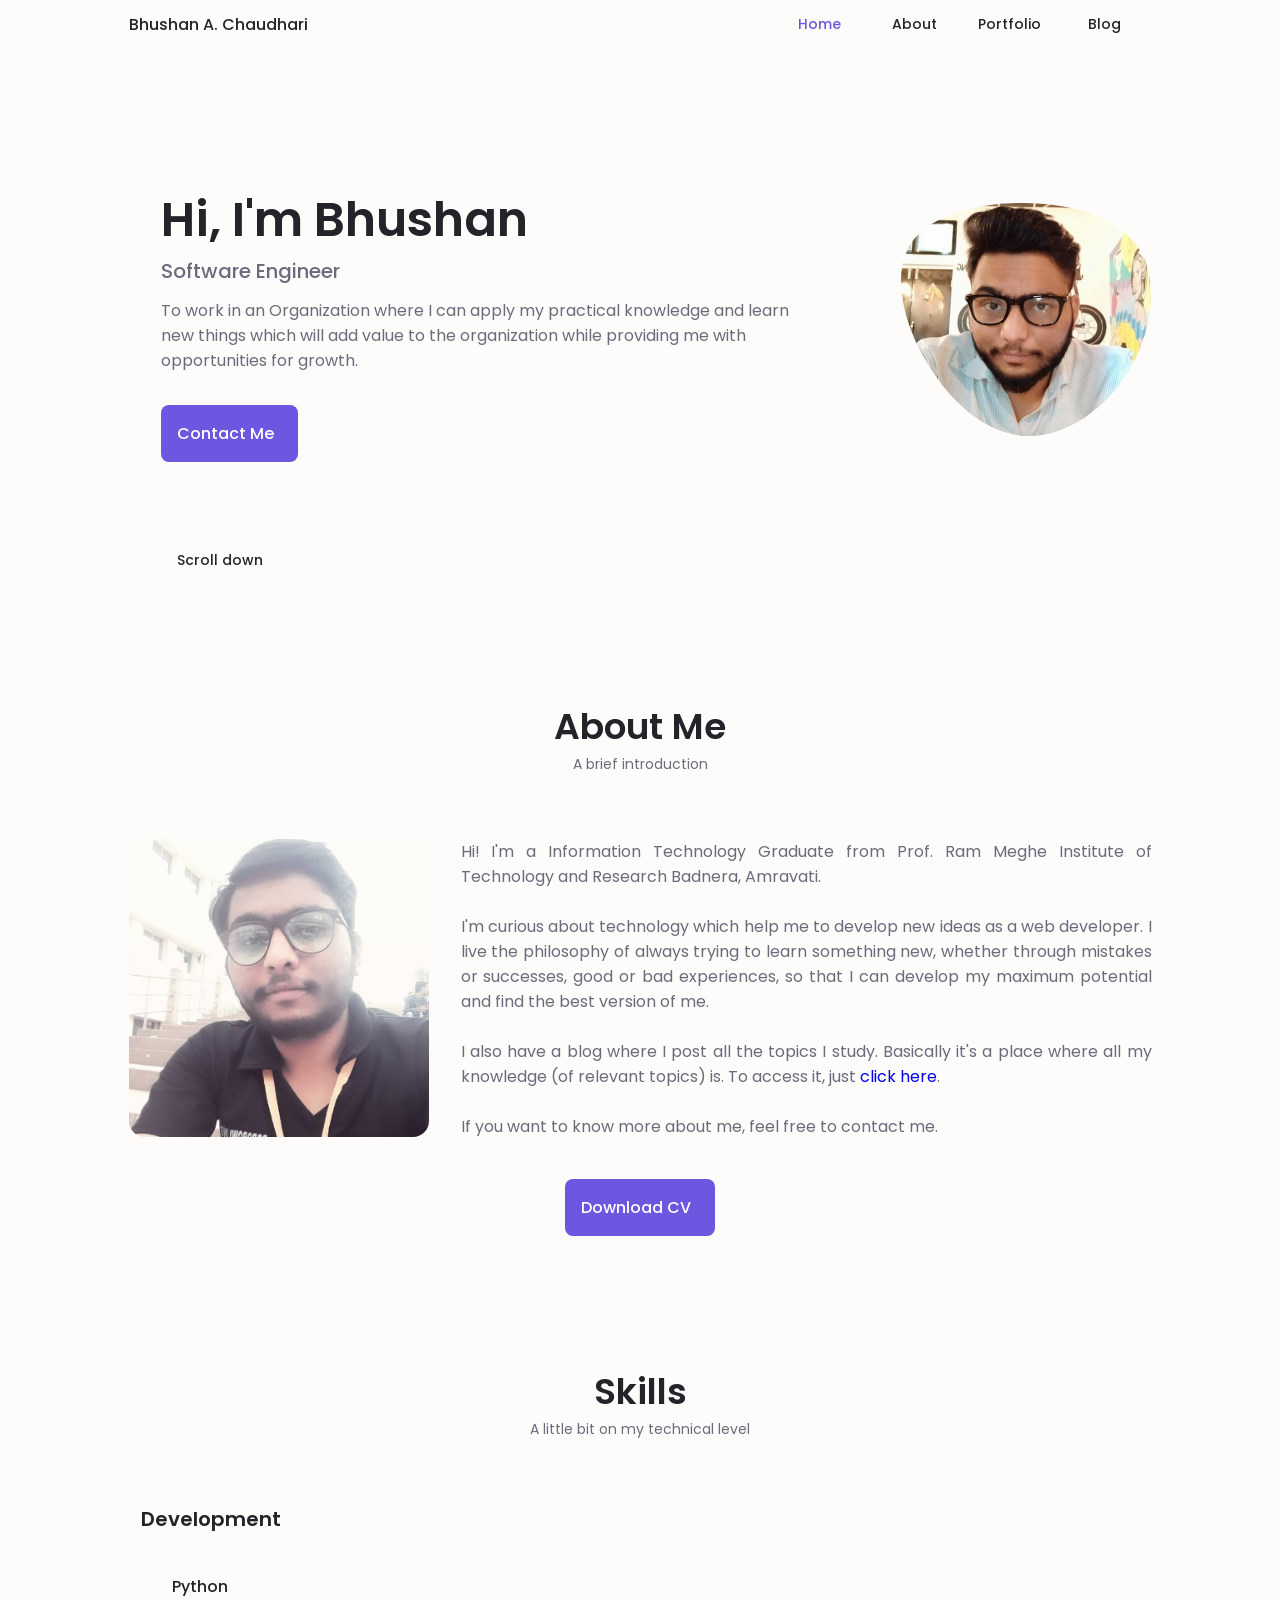
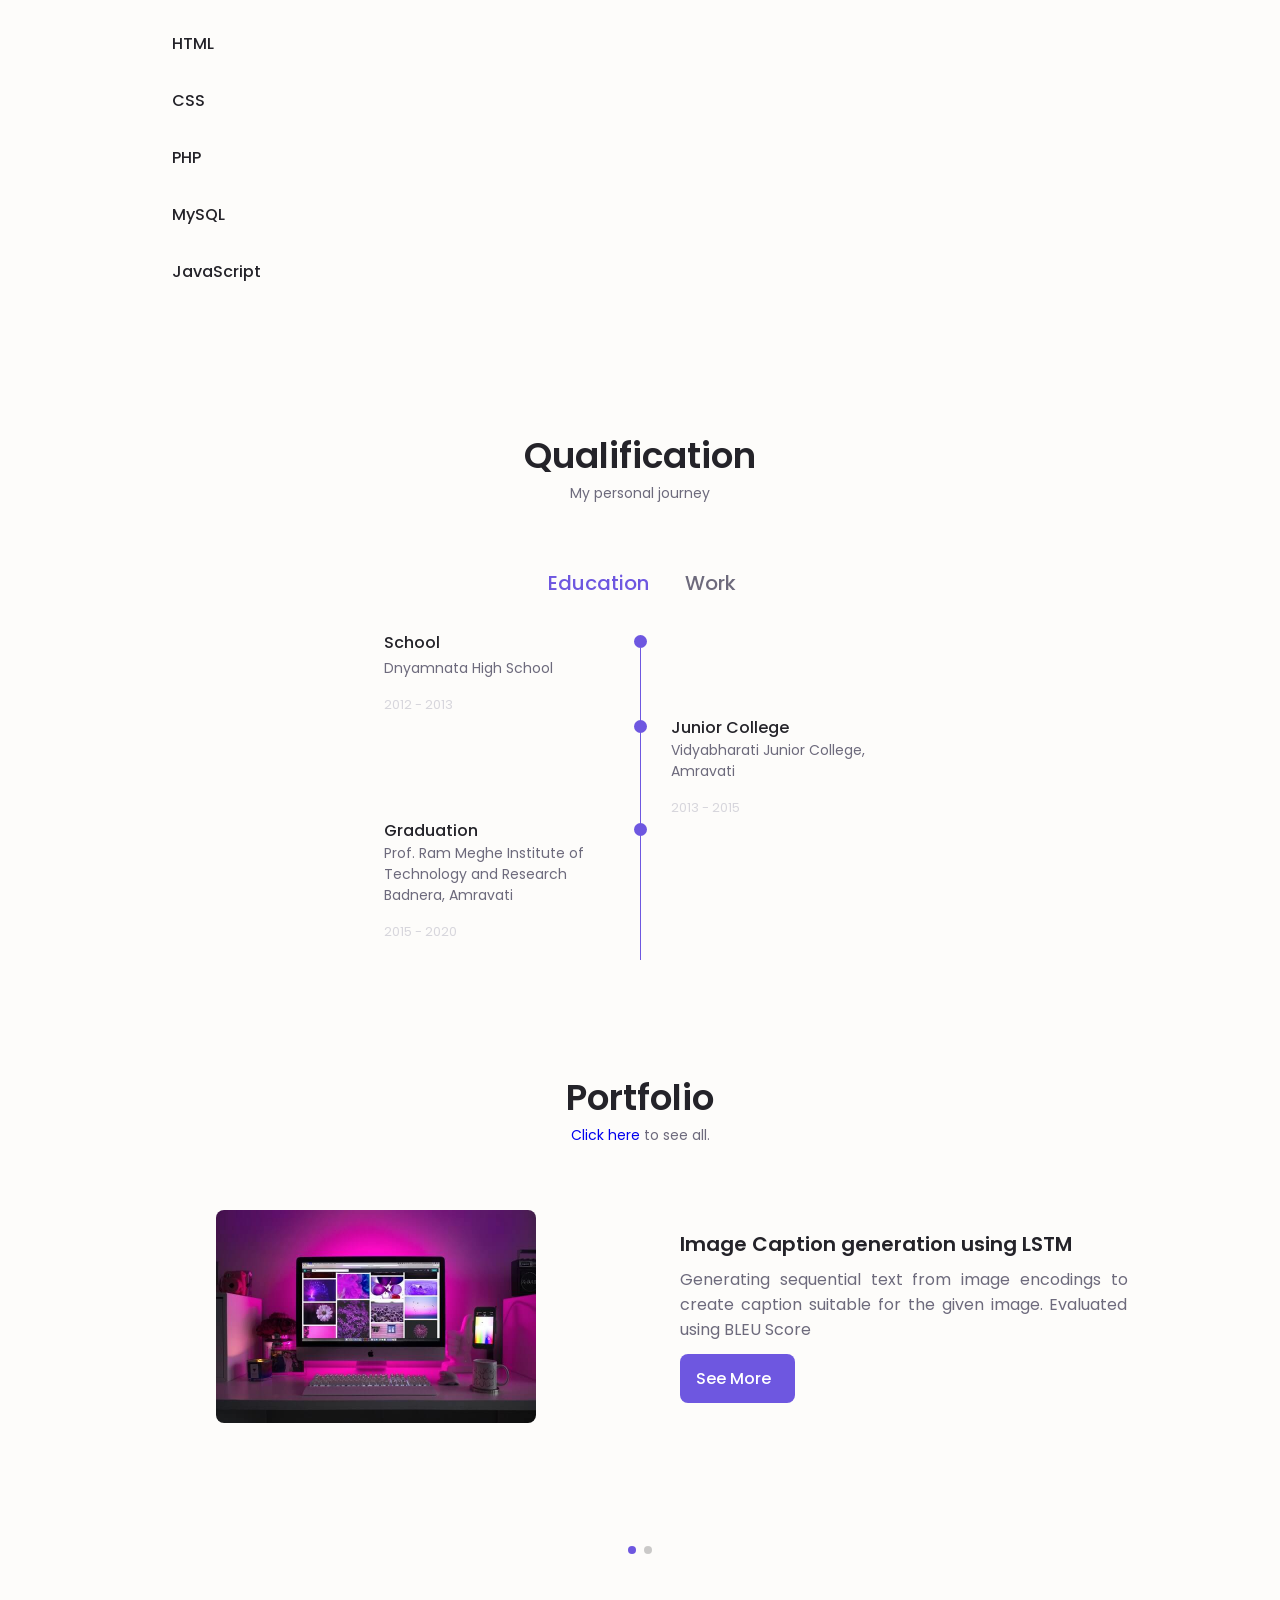
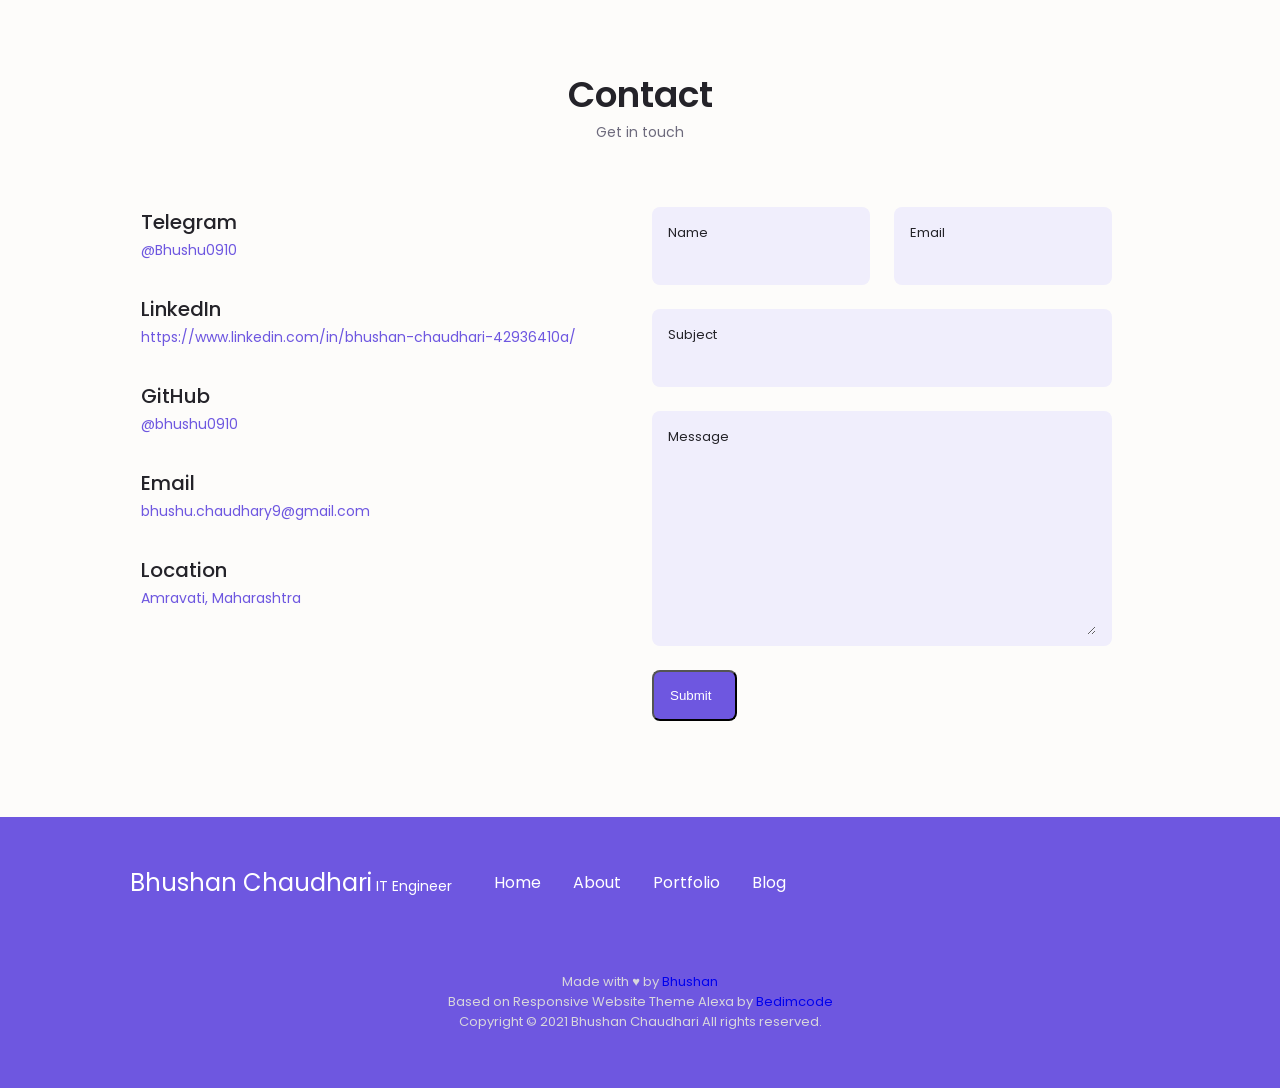
==== index.html @ 77a7b91d "Update index.html" ====
<!DOCTYPE html>
    <html lang="en">
    <head>
        <meta charset="UTF-8">
        <meta name="viewport" content="width=device-width, initial-scale=1.0">

        <!--==================== FAVICON ====================-->
        <!-- <link rel="" href="assets/img/favicon.ico"> -->

        <!--==================== UNICONS ====================-->
        <link rel="stylesheet" href="https://unicons.iconscout.com/release/v4.0.0/css/line.css">

        <!--==================== SWIPER CSS ====================-->
        <link rel="stylesheet" href="assets/css/swiper-bundle.min.css">

        <!--==================== CSS ====================-->
        <link rel="stylesheet" href="assets/css/styles.css">

        <title>Bhushan Chaudhari</title>
    </head>
    <body>
        <!--==================== HEADER ====================-->
        <header class="header" id="header">
            <nav class="nav container">
                <a href="#" class="nav__logo">Bhushan A. Chaudhari</a>
                <div class="nav__menu" id="nav-menu">
                    <ul class="nav__list grid">

                        <li class="nav__item">
                            <a href="#home" class="nav__link active-link">
                                <i class="uil uil-estate nav__icon"></i>Home
                            </a>
                        </li>
                        <li class="nav__item">
                            <a href="#about" class="nav__link">
                                <i class="uil uil-user nav__icon"></i>About
                            </a>
                        </li>
                        <li class="nav__item">
                            <a href="#portfolio" class="nav__link">
                                <i class="uil uil-scenery nav__icon"></i>Portfolio
                            </a>
                        </li>
                        <li class="nav__item">
                            <a href="https://bhushu0910.github.io/blog/" target="_blank" class="nav__link">
                                <i class="uil uil-document-layout-left nav__icon"></i>Blog
                            </a>
                        </li>
                    </ul>
                    <i class="uil uil-times nav__close nav__icon" id="nav-close"></i>
                </div>

                <div class="nav__btns">
                    <i class="uil uil-moon change-theme" id="theme-button"></i>

                    <div class="nav__toggle" id="nav-toggle">
                        <i class="uil uil-apps nav__icon"></i>
                    </div>
                </div>
            </nav>
        </header>

        <!--==================== MAIN ====================-->
        <main class="main">
            <!--==================== HOME ====================-->
            <section class="home section" id="home">
                <div class="home__container container grid">
                    <div class="home__content grid">
                        <div class="home__social">
                            <a href="https://www.linkedin.com/in/bhushan-chaudhari-42936410a/"  target="_blank" class="home__social-icon">
                                <i class="uil uil-linkedin-alt"></i>
                            </a>

                            <a href="https://t.me/Bhushu0910" target="_blank" class="home__social-icon">
                                <i class="uil uil-telegram-alt"></i>
                            </a>

                            <a href="https://github.com/bhushu0910" target="_blank" class="home__social-icon">
                                <i class="uil uil-github-alt"></i>
                            </a>
                        </div>
                        <div class="home__img">
                            <svg class="home__blob" viewBox="0 0 200 187" xmlns="http://www.w3.org/2000/svg" xmlns:xlink="http://www.w3.org/1999/xlink">
                                <mask id="mask0" mask-type="alpha">
                                    <path d="M190.312 36.4879C206.582 62.1187 201.309 102.826 182.328 134.186C163.346 165.547
                                    130.807 187.559 100.226 186.353C69.6454 185.297 41.0228 161.023 21.7403 129.362C2.45775
                                    97.8511 -7.48481 59.1033 6.67581 34.5279C20.9871 10.1032 59.7028 -0.149132 97.9666
                                    0.00163737C136.23 0.303176 174.193 10.857 190.312 36.4879Z"/>
                                </mask>
                                <g mask="url(#mask0)">
                                    <path d="M190.312 36.4879C206.582 62.1187 201.309 102.826 182.328 134.186C163.346
                                    165.547 130.807 187.559 100.226 186.353C69.6454 185.297 41.0228 161.023 21.7403
                                    129.362C2.45775 97.8511 -7.48481 59.1033 6.67581 34.5279C20.9871 10.1032 59.7028
                                    -0.149132 97.9666 0.00163737C136.23 0.303176 174.193 10.857 190.312 36.4879Z"/>

                                    <image class="home__blob-img" x='-6' y='0' style="transform: scale(1.3);" xlink:href="assets/img/bhushan.jpg"/>
                                </g>
                            </svg>
                        </div>

                        <div class="home__data">
                            <h1 class="home__title">Hi, I'm Bhushan</h1>
                            <h3 class="home__subtitle">Software Engineer</h3>
                            <p class="home__description">
                                To work in an Organization where I can apply my practical knowledge and learn new things which will
                                add value to the organization while providing me with opportunities for growth.
                                
                            </p>
                            <a href="#contact" class="button button--flex">
                                Contact Me <i class="uil uil-message button__icon"></i>
                            </a>
                        </div>
                    </div>

                    <div class="home__scroll">
                        <a href="#about" class="home__scroll-button button--flex">
                            <i class="uil uil-mouse-alt home__scroll-mouse"></i>
                            <span class="home__scroll-name">Scroll down</span>
                            <i class="uil uil-arrow-down home__scroll-arrow "></i>
                        </a>
                    </div>
                </div>
            </section>

            <!--==================== ABOUT ====================-->
            <section class="about section" id="about">
                <h2 class="section__title">About Me</h2>
                <span class="section__subtitle">A brief introduction</span>

                <div class="about__container container">
                    <img src="assets/img/about.jpeg" alt="" class="about__img">

                    <div class="about__data">
                        <p class="about__description">
                            Hi! I'm a Information Technology Graduate from Prof. Ram Meghe Institute of Technology and Research Badnera, Amravati. 
                            <br /><br />
                            I'm curious about technology which help me to develop new ideas as a web developer.
                            I live the philosophy of always trying to learn something new, whether through mistakes or successes, good or bad experiences, so that I can develop my maximum potential and find the best version of me.
                            <br /><br />
                            I also have a blog where I post all the topics I study. Basically it's a place where all my knowledge (of relevant topics) is.
                            To access it, just <a target="_blank" href="https://bhushu0910.github.io/blog/">click here</a>.
                            <br /><br />
                            If you want to know more about me, feel free to contact me.
                        </p>
                        
                        <!--
                        <div class="about__info">
                            <div>
                                <span class="about__info-title">08+</span>
                                <span class="about__info-name">Years <br> experience</span>
                            </div>

                            <div>
                                <span class="about__info-title">20+</span>
                                <span class="about__info-name">Completed <br> project</span>
                            </div>

                            <div>
                                <span class="about__info-title">05+</span>
                                <span class="about__info-name">Companies <br> worked</span>
                            </div>
                        </div>
                        -->

                        <div class="about__buttons">
                            <a download="" href="assets/pdf/Resume-Bhushan.pdf" target="_blank" class="button button--flex">
                                Download CV<i class="uil uil-download-alt button__icon"></i>
                            </a>
                        </div>
                    </div>
                </div>
            </section>

            

            <!--==================== SERVICES ====================
            <br /><br />
            <section class="services section" id="services">
                <h2 class="section__title">What I Like To Do and Learn</h2>
                <span class="section__subtitle">Work & Hobbies</span>

                <div class="services__container container grid">
                     <div class="services__content">
                         <div>
                             <i class="uil uil-web-grid services__icon"></i>
                             <h3 class="services__title">Data Science & Machine Learning</h3>
                         </div>

                         <span class="button button--flex button--small button--link services__button">
                             View More
                             <i class="uil uil-arrow-right button__icon"></i>
                         </span>

                         <div class="services__modal">
                             <div class="services__modal-content">
                                 <h4 class="services__modal-title">Data Science & Machine Learning</h4>
                                 <i class="uil uil-times services__modal-close"></i>
                                 <ul class="services__modal-services grid">
                                    <li class="services__modal-service">
                                        <i class="uil uil-check-circle services__modal-icon"></i>
                                        <p>Do exploratory data analysis</p>
                                    </li>

                                    <li class="services__modal-service">
                                        <i class="uil uil-check-circle services__modal-icon"></i>
                                        <p>Design and develop prediction systems for tabular data</p>
                                    </li>

                                    <li class="services__modal-service">
                                        <i class="uil uil-check-circle services__modal-icon"></i>
                                        <p>Learn and develop computer vision systems for any kind of task</p>
                                    </li>

                                    <li class="services__modal-service">
                                        <i class="uil uil-check-circle services__modal-icon"></i>
                                        <p>Learn and develop natural language processing systems for any kind of task</p>
                                    </li>

                                    <li class="services__modal-service">
                                        <i class="uil uil-check-circle services__modal-icon"></i>
                                        <p>Break machine learning models using adversarial attack and data poison</p>
                                    </li>
                                 </ul>
                             </div>
                         </div>
                     </div>

                      <div class="services__content">
                        <div>
                            <i class="uil uil-arrow services__icon"></i>
                            <h3 class="services__title">Machine Learning Engineering & MLOps</h3>
                        </div>

                        <span class="button button--flex button--small button--link services__button">
                            View More
                            <i class="uil uil-arrow-right button__icon"></i>
                        </span>

                        <div class="services__modal">
                            <div class="services__modal-content">
                                <h4 class="services__modal-title">MLOps</h4>
                                <i class="uil uil-times services__modal-close"></i>

                                <ul class="services__modal-services grid">
                                   <li class="services__modal-service">
                                       <i class="uil uil-check-circle services__modal-icon"></i>
                                       <p>Design and develop fully automated ML pipelines</p>
                                   </li>

                                   <li class="services__modal-service">
                                       <i class="uil uil-check-circle services__modal-icon"></i>
                                       <p>Investigate and evaluate MLOps tools</p>
                                   </li>
                                   <li class="services__modal-service">
                                       <i class="uil uil-check-circle services__modal-icon"></i>
                                       <p>Learn about MLOps practices such as experiment tracking, automation and versioning.</p>
                                   </li>

                                   <li class="services__modal-service">
                                        <i class="uil uil-check-circle services__modal-icon"></i>
                                        <p>Model deployment on-prem or cloud</p>
                                   </li>

                                   <li class="services__modal-service">
                                        <i class="uil uil-check-circle services__modal-icon"></i>
                                        <p>Design and develop personal MLOps tools for learning</p>
                                   </li>

                                </ul>
                            </div>
                        </div>
                    </div>

                     <div class="services__content">
                        <div>
                            <i class="uil uil-pen services__icon"></i>
                            <h3 class="services__title">Data Engineering</h3>
                        </div>

                        <span class="button button--flex button--small button--link services__button">
                            View More
                            <i class="uil uil-arrow-right button__icon"></i>
                        </span>

                        <div class="services__modal">
                            <div class="services__modal-content">
                                <h4 class="services__modal-title">Ui/Ux <br> Designer</h4>
                                <i class="uil uil-times services__modal-close"></i>

                                <ul class="services__modal-services grid">
                                   <li class="services__modal-service">
                                       <i class="uil uil-check-circle services__modal-icon"></i>
                                       <p>I develop the user interface</p>
                                   </li>

                                   <li class="services__modal-service">
                                       <i class="uil uil-check-circle services__modal-icon"></i>
                                       <p>I develop the user interface</p>
                                   </li>

                                   <li class="services__modal-service">
                                       <i class="uil uil-check-circle services__modal-icon"></i>
                                       <p>I develop the user interface</p>
                                   </li>

                                   <li class="services__modal-service">
                                       <i class="uil uil-check-circle services__modal-icon"></i>
                                       <p>I develop the user interface</p>
                                   </li>
                                </ul>
                            </div>
                        </div>
                    </div>
                </div>

            </section>
            -->
            <!--==================== SKILLS ======================-->
            <section class="skills section" id="skills">
                <h2 class="section__title">Skills</h2>
                <span class="section__subtitle">A little bit on my technical level</span>

                <div class="skills__container container grid" >
                    <div>
                        <div class="skills__content skills__open">
                            <div class="skills__header">
                                <i class="uil uil-brackets-curly skills__icon"></i>

                                <div>
                                    <h1 class="skills__title">Development</h1>
                                    <span class="skills__subtitle"></span>
                                </div>

                                <i class="uil uil-angle-down skills__arrow"></i>
                            </div>

                           <div class="skills__list grid">
                               <div class="skills__data">
                                   <div class="skills__titles">
                                       <h3 class="skills__name">Python</h3>
                                       
                                   </div>

                               </div>

                               <div class="skills__data">
                                <div class="skills__titles">
                                    <h3 class="skills__name">HTML</h3>
                                    
                                </div>

                            </div>
                            
                            <div class="skills__data">
                                <div class="skills__titles">
                                    <h3 class="skills__name">CSS</h3>
                                    
                                </div>

                            </div>
                            
                            <div class="skills__data">
                                <div class="skills__titles">
                                    <h3 class="skills__name">PHP</h3>
                                    
                                </div>

                            </div>

                            <div class="skills__data">
                                <div class="skills__titles">
                                    <h3 class="skills__name">MySQL</h3>
                                    
                                </div>

                            </div>


                            <div class="skills__data">
                                <div class="skills__titles">
                                    <h3 class="skills__name">JavaScript</h3>
                                    
                                </div>

                            </div>

                           </div>
                        </div>
<!---
                        <div class="skills__content skills__close" >
                            <div class="skills__header">
                                <i class="uil uil-server-network skills__icon"></i>

                                <div>
                                    <h1 class="skills__title">Frameworks & APIs</h1>
                                    <span class="skills__subtitle"></span>
                                </div>

                                <i class="uil uil-angle-down skills__arrow"></i>
                            </div>

                            <div class="skills__list grid">
                                <div class="skills__data">
                                    <div class="skills__titles">
                                        <h3 class="skills__name">NumPy</h3>
    
                                    </div>

                                </div>

                                <div class="skills__data">
                                    <div class="skills__titles">
                                        <h3 class="skills__name">Pandas</h3>
                                        
                                    </div>

                                </div>

                                <div class="skills__data">
                                    <div class="skills__titles">
                                        <h3 class="skills__name">scikit-learn</h3>
                                        
                                    </div>

                                </div>

                                <div class="skills__data">
                                    <div class="skills__titles">
                                        <h3 class="skills__name">TensorFlow</h3>
                                        
                                    </div>

                                </div>

                                <div class="skills__data">
                                    <div class="skills__titles">
                                        <h3 class="skills__name">Apache Airflow</h3>
                                        
                                    </div>

                                </div>

                                <div class="skills__data">
                                    <div class="skills__titles">
                                        <h3 class="skills__name">Matplotlib</h3>
                                        
                                    </div>

                                </div>

                                <div class="skills__data">
                                    <div class="skills__titles">
                                        <h3 class="skills__name">Apache Spark</h3>
                                        
                                    </div>
                                    
                                </div>
                            </div>
                        </div>
                    </div>
                </div>
            </section>

-->
            <!--==================== QUALIFICATION ====================-->
            <section class="qualification section">
                <h2 class="section__title">Qualification</h2>
                <span class="section__subtitle">My personal journey</span>

                <div class="qualification__container container">
                    <div class="qualification__tabs">
                        <div class="qualification__button button--flex qualification__active" data-target="#education">
                            <i class="uil uil-graduation-cap qualification__icon"></i>
                            Education
                        </div>

                        <div class="qualification__button button--flex" data-target="#work">
                            <i class="uil uil-briefcase-alt qualification__icon"></i>
                            Work
                        </div>
                    </div>

                    <div class="qualification__sections">
                        <!--==================== QUALIFICATION CONTENT 1 ====================-->
                        <div class="qualification__content qualification__active" data-content id="education">
                            <!--==================== QUALIFICATION 1 ====================-->
                            <div class="qualification__data">
                                <div>
                                    <h3 class="qualification__title">School</h3>
                                    <span class="qualification__subtitle">Dnyamnata High School</span>
                                    <div class="qualification__calendar">
                                       <i class="uil uil-calendar-alt"></i>
                                       2012 - 2013
                                    </div>
                                </div>

                                <div>
                                    <span class="qualification__rounder"></span>
                                    <span class="qualification__line"></span>
                                </div>
                            </div>

                            
                            
                           <!--==================== QUALIFICATION 2 ====================-->
                           <div class="qualification__data">
                            <div>

                            </div>

                            <div>
                                <span class="qualification__rounder"></span>
                                <span class="qualification__line"></span>
                            </div>

                            <div>
                                <h3 class="qualification__title">Junior College</h3>
                                <span class="qualification__subtitle">Vidyabharati Junior College, Amravati</span>
                                <div class="qualification__calendar">
                                   <i class="uil uil-calendar-alt"></i>
                                   2013 - 2015
                                </div>
                            </div>
                        </div>
                           
                            <!--==================== QUALIFICATION 3 ====================-->
                            <div class="qualification__data">
                                <div>
                                    <h3 class="qualification__title">Graduation</h3>
                                    <span class="qualification__subtitle">Prof. Ram Meghe Institute of Technology and Research Badnera, Amravati</span>
                                    <div class="qualification__calendar">
                                       <i class="uil uil-calendar-alt"></i>
                                       2015 - 2020
                                    </div>
                                </div>

                                <div>
                                    <span class="qualification__rounder"></span>
                                    <span class="qualification__line"></span>
                                </div>
                            </div>

                            



                        </div>

                         <!--==================== QUALIFICATION CONTENT 2 ====================-->
                         <div class="qualification__content" data-content id="work">
                            <!--==================== QUALIFICATION 1 ====================-->
                            <div class="qualification__data">
                                <div>
                                    <h3 class="qualification__title">Intern</h3>
                                    <span class="qualification__subtitle">IIT Kanpur</span>
                                    <div class="qualification__calendar">
                                       <i class="uil uil-calendar-alt"></i>
                                       March 2020 - Jun 2020 
                                    </div>
                                </div>

                                <div>
                                    <span class="qualification__rounder"></span>
                                    <span class="qualification__line"></span>
                                </div>
                            </div>



                        </div>
                    </div>
                </div>
            </section>
            

        <!--==================== PORTFOLIO ====================-->
            <section class="portfolio section" id="portfolio">
                <h2 class="section__title">Portfolio</h2>
                <span class="section__subtitle"><a href="#">Click here</a> to see all.</span>

                <div class="portfolio__container container swiper-container">
                    <div class="swiper-wrapper">

                        <!--==================== PORTFOLIO 2 ====================-->
                        <div class="portfolio__content grid swiper-slide">
                            <img src="assets/img/portfolio1.jpg" alt="" class="portfolio__img">

                            <div class="portfolio__data">
                               <h3 class="portfolio__title">Image Caption generation using LSTM</h3>
                                <p class="portfolio__description">Generating sequential text from image encodings to create caption suitable for the given image. Evaluated using BLEU Score</p>
                                <a href="https://www.kaggle.com/abhishekgawande/image-caption-eda" target="_blank" class="button button--flex button--small portfolio__button">
                                    See More
                                    <i class="uil uil-arrow-right button__icon"></i>
                                </a>
                            </div>
                        </div>

                        <!--==================== PORTFOLIO 2 ====================-->
                        <div class="portfolio__content grid swiper-slide">
                            <img src="assets/img/portfolio2.jpg" alt="" class="portfolio__img">

                            <div class="portfolio__data">
                               <h3 class="portfolio__title">Movie Recommendation System Using Collaborative Filtering</h3>
                                <p class="portfolio__description">Created a web application using Python, Flask, and SQL to store user data information. We then derive
                                    recommendations using Collaborative Filtering. Various libraries like Jupyter, Pandas, matplotlib, and
                                    Seaborn were used and the Kaggle dataset to download movie data.</p>
                                <a href="https://github.com/imdshubham/ML-PROJECTS/blob/master/Movie%20Recommender%20Systems.ipynb" target="_blank" class="button button--flex button--small portfolio__button">
                                    See More
                                    <i class="uil uil-arrow-right button__icon"></i>
                                </a>
                            </div>
                        </div>
                    </div>

                    <!-- Add Arrows -->
                    <div class="swiper-button-next">
                        <i class="uil uil-angle-right-b swiper-portfolio-icon"></i>
                    </div>
                    <div class="swiper-button-prev">
                        <i class="uil uil-angle-left-b swiper-portfolio-icon"></i>
                    </div>

                    <!-- Add Pagination -->
                    <div class="swiper-pagination"></div>
                </div>
            </section>
            <br /><br />

            <!--==================== CONTACT ME ====================-->
            <section class="contact section" id="contact">
                <h2 class="section__title">Contact</h2>
                <span class="section__subtitle">Get in touch</span>

                <div class="contact__container container grid">
                    <div>
                        <div class="contact__information">
                            <a href="https://t.me/Bhushu0910 target="_blank"><i class="uil uil-telegram contact__icon"></i></a>
                            <div>
                               <h3 class="contact__title">Telegram</h3>
                               <a href="https://t.me/Bhushu0910" target="_blank"><span class="contact__subtitle">@Bhushu0910</span></a>
                            </div>
                        </div>

                        <div class="contact__information">
                            <a href="https://www.linkedin.com/in/bhushan-chaudhari-42936410a/" target="_blank"><i class="uil uil-linkedin contact__icon"></i></a>
                            <div>
                               <h3 class="contact__title">LinkedIn</h3>
                               <a href="https://www.linkedin.com/in/bhushan-chaudhari-42936410a/" target="_blank"><span class="contact__subtitle">https://www.linkedin.com/in/bhushan-chaudhari-42936410a/</span></a>
                            </div>
                        </div>

                        <div class="contact__information">
                            <a href="https://github/Abhishek-Gawande/" target="_blank"><i class="uil uil-github contact__icon"></i></a>
                            <div>
                               <h3 class="contact__title">GitHub</h3>
                               <a href="https://github.com/bhushu0910" target="_blank"><span class="contact__subtitle">@bhushu0910</span></a>
                            </div>
                        </div>

                        <div class="contact__information">
                            <a href="mailto:bhushu.chaudhary9@gmail.com"><i class="uil uil-envelope-alt contact__icon"></i></a>
                            <div>
                               <h3 class="contact__title">Email</h3>
                               <a href="mailto:bhushu.chaudhary9@gmail.com"><span class="contact__subtitle">bhushu.chaudhary9@gmail.com</span></a>

                            </div>
                        </div>

                        <div class="contact__information">
                            <i class="uil uil-map-marker contact__icon"></i>
                            <div>
                               <h3 class="contact__title">Location</h3>
                               <span class="contact__subtitle">Amravati, Maharashtra</span>
                            </div>
                        </div>
                    </div>

                    <form action="https://formspree.io/f/mwkaagej" method="POST" class="contact__form grid">
                        <div class="contact__inputs grid">
                            <div class="contact__content">
                                <label for=""  class="contact__label">Name</label>
                                <input type="text" name="name" class="contact__input">
                            </div>

                            <div class="contact__content">
                                <label for="" class="contact__label">Email</label>
                                <input type="email" name="email" class="contact__input">
                            </div>
                        </div>
                        <div class="contact__content">
                            <label for="" class="contact__label">Subject</label>
                            <input type="text" name="Subject" class="contact__input">
                        </div>
                        <div class="contact__content">
                            <label for="" class="contact__label">Message</label>
                            <textarea name="Message" id="" cols="0" rows="7" class="contact__input"> </textarea>
                        </div>

                        <div>
                        <button class="button button--flex" type="submit">Submit <i class="uil uil-message button__icon"></i></button>
                        </div>
                    </form>
                </div>
            </section>
        </main>

        <!--==================== FOOTER ====================-->
        <footer class="footer">
            <div class="footer__bg">
                <div class="footer__container container grid">
                    <div>
                        <span class="footer__title">Bhushan     Chaudhari</span>
                        <span class="footer__subtitle">IT Engineer</span>
                    </div>

                    <ul class="footer__links">
                        <li>
                            <a href="#home" class="footer__link">Home</a>
                        </li>
                        <li>
                            <a href="#about" class="footer__link">About</a>
                        </li>
                        <li>
                            <a href="#portfolio" class="footer__link">Portfolio</a>
                        </li>
                        <li>
                            <a href="https://bhushu0910.github.io/blog/" target="_blank" class="footer__link">Blog</a>
                        </li>
                    </ul>

                    <div class="footer__socials">
                        <a href="https://www.linkedin.com/in/bhushan-chaudhari-42936410a/" target="_blank" class="footer__social">
                            <i class="uil uil-linkedin"></i>
                        </a>
                        
                        <a href="https://github.com/bhushu0910" target="_blank" class="footer__social">
                            <i class="uil uil-github"></i>
                        </a>
                    </div>

                </div>
                <p class="footer__copy">
                    Made with <span >&hearts;</span> by
                    <a href="https://www.linkedin.com/in/bhushan-chaudhari-42936410a/" target="_blank">Bhushan</a>
                    <br>
                    Based on <a >Responsive Website Theme Alexa</a> by <a href=" https://github.com/bedimcode" target="_blank">Bedimcode</a>
                    <br>
                    Copyright &#169; 2021 Bhushan Chaudhari All rights reserved.
                </p>
            </div>
        </footer>

        <!--==================== SCROLL TOP ====================-->
        <a href="#" class="scrollup" id="scroll-up">
            <i class="uil uil-arrow-up scrollup__icon"></i>
        </a>

        <!--==================== SWIPER JS ====================-->
        <script src="assets/js/swiper-bundle.min.js"></script>

        <!--==================== MAIN JS ====================-->
        <script src="assets/js/main.js"></script>
    </body>
</html>
---- assets/css/styles.css ----
/*==================== GOOGLE FONTS ====================*/
@import url('https://fonts.googleapis.com/css2?family=Poppins:wght@400;500;600&display=swap');

/*==================== VARIABLES CSS ====================*/
:root {
    --header-height: 1.5rem;

    /*========== Colors ==========*/
    /* Change favorite color */
    --hue-color: 250; /*Brown 390 Purple 250 - Green 142 - Blue 230 - Pink 340* /

    /* HSL color mode */
    --first-color: hsl(var(--hue-color), 69%, 61%);
    --first-color-second: hsl(var(--hue-color), 69%, 61%);
    --first-color-alt: hsl(var(--hue-color), 57%, 53%);
    --first-color-lighter: hsl(var(--hue-color), 92%, 85%);
    --title-color: hsl(var(--hue-color), 8%, 15%);
    --text-color: hsl(var(--hue-color), 8%, 45%);
    --text-color-light: hsl(var(--hue-color), 8%, 85%);
    --input-color: hsl(var(--hue-color), 70%, 96%);
    /*--body-color: hsl(var(--hue-color), 60%, 99%);*/
    --body-color: #fdfcfa;
    --container-color: #fdfcfa;
    --scroll-bar-color: hsl(var(--hue-color), 12%, 90%);
    --scroll-thumb-color: hsl(var(--hue-color), 12%, 80%);


    /*========== Font and typography ==========*/
    --body-font: 'Poppins', sans-serif;;

    /* .5rem = 8px, 1rem = 16px, 1.5rem = 24px ... */
    --big-font-size: 2rem;
    --h1-font-size: 1.5rem;
    --h2-font-size: 1.25rem;
    --h3-font-size: 1.125rem;
    --normal-font-size: .938rem;
    --small-font-size: .813rem;
    --smaller-font-size: .75rem;

    /*========== Font weight ==========*/
    --font-medium: 500;
    --font-semi-bold: 600;

    /*========== Margenes Bottom ==========*/
    /* .25rem = 4px, .5rem = 8px, .75rem = 12px ... */
    --mb-0-25: .25rem;
    --mb-0-5: .5rem;
    --mb-0-75: .75rem;
    --mb-1: 1rem;
    --mb-1-5: 1.5rem;
    --mb-2: 2rem;
    --mb-2-5: 2.5rem;
    --mb-3: 3rem;

    /*========== z index ==========*/
    --z-tooltip: 10;
    --z-fixed: 100;
    --z-modal: 1000;
}

/* Font size for large devices */
@media screen and (min-width: 1024px) {
    :root {
        --big-font-size: 3rem;
        --h1-font-size: 2.25rem;
        --h2-font-size: 1.5rem;
        --h3-font-size: 1.25rem;
        --normal-font-size: 1rem;
        --small-font-size: .875rem;
        --smaller-font-size: .813rem;
    }
}

/*========== Variables Dark theme ==========*/
body.dark-theme {
    /* HSL color mode */
    --first-color-second: hsl(var(--hue-color), 30%, 8%);
    --title-color: hsl(var(--hue-color), 8%, 95%);
    --text-color: hsl(var(--hue-color), 8%, 75%);
    --input-color: hsl(var(--hue-color), 29%, 16%);
    --body-color: hsl(var(--hue-color), 28%, 12%);
    --container-color: hsl(var(--hue-color), 29%, 16%);
    --scroll-bar-color: hsl(var(--hue-color), 12%, 48%);
    --scroll-thumb-color: hsl(var(--hue-color), 12%, 36%);
}


/*========== Button Dark/Light ==========*/
.nav__btns {
    display: flex;
    align-items: center;
}

.change-theme {
    font-size: 1.25rem;
    color: var(--title-color);
    margin-right: var(--mb-1);
    cursor: pointer;
}

.change-theme:hover{
    color: var(--first-color);
}

/*==================== BASE ====================*/
* {
    box-sizing: border-box;
    padding: 0;
    margin: 0;
}

html {
    scroll-behavior: smooth;
}

body {
    margin: 0 0 var(--header-height) 0;
    font-family: var(--body-font);
    font-size: var(--normal-font-size);
    background-color: var(--body-color);
    color: var(--text-color);
}

h1, h2, h3, h4 {
    color: var(--title-color);
    font-weight: var(--font-semi-bold);
}

ul {
    list-style: none;
}

a {
    text-decoration: none;
}

img {
    max-width: 100%;
    height: auto;
}

/*==================== REUSABLE CSS CLASSES ====================*/
.section {
    padding: 2rem 0 4rem;
}

.section__title {
    font-size: var(--h1-font-size);
}

.section__subtitle {
    display: block;
    font-size: var(--small-font-size);
    margin-bottom: var(--mb-3);
}

.section__title,
.section__subtitle {
    text-align: center;
}

/*==================== LAYOUT ====================*/
.container {
    max-width: 768px;
    margin-left: var(--mb-1-5);
    margin-right: var(--mb-1-5);
}


.grid {
    display: grid;
    gap: 1.5rem;
}

.header {
    width: 100%;
    position: fixed;
    bottom: 0;
    left: 0;
    z-index: var(--z-fixed);
    background-color: var(--body-color);

}

/*==================== NAV ====================*/
.nav {
    max-width: 768px;
    height: var(--header-height) + 1.5rem;
    display: flex;
    justify-content: space-between;
    align-items: center;
}

.nav__logo,
.nav__toggle {
    color: var(--title-color);
    font-weight: var(--font-medium);
}

.nav__logo:hover {
    color: var(--first-color);
}

.nav__toggle {
    font-size: 1.1rem;
    cursor: pointer;
}

.nav__toggle:hover {
    color: var(--first-color);
}

@media screen and (max-width: 768px){
    .nav__menu {
        position: fixed;
        bottom: -100%;
        left: 0;
        width: 100%;
        background-color: var(--body-color);
        padding: 2rem 1.5rem 4rem;
        box-shadow: rgba(0, 0, 0, 0.18) 0px 2px 4px;
        height: var(--header-height) + .5rem;
        border-radius: 2rem 2rem 0rem 0rem;
    }
}

.nav__list {
    grid-template-columns: repeat(4, 1fr);
    gap: 2rem;
}

.nav__link {
    display: flex;
    flex-direction: column;
    align-items: center;
    font-size: var(--small-font-size);
    color: var(--title-color);
    font-weight: var(--font-medium);
}

.nav__link:hover{
    color: var(--first-color);
}

.nav__icon {
    font-size: 1.2rem;

}

.nav__close {
    position: absolute;
    right: 1.3rem;
    bottom: .5rem;
    font-size: 1.5rem;
    cursor: pointer;
    color: var(--first-color);
}

.nav__close:hover {
    color: var(--first-color-alt);
}


/* show menu */
.show-menu {
    bottom: 0;
}

/* Active link */
.active-link {
   color: var(--first-color);
}

/* Change background header */
.scroll-header {
    box-shadow: rgba(0, 0, 0, 0.18) 0px 2px 4px;
    border-radius: 5px;
}

/*==================== HOME ====================*/
.home__container {
    gap: 1rem;
}

.home__content {
    grid-template-columns: .5fr .3fr;
    padding-top: 3.5rem;
    align-items: center;
}

.home__social {
    display: grid;
    grid-template-columns: max-content;
    row-gap: 1rem;
}

.home__social-icon {
    font-size: 1.25rem;
    color: var(--first-color);
}

.home__social-icon:hover {
    color: var(--first-color-alt);
}

.home__blob {
    width: 200px;
    fill: var(--first-color);
}

.home__blob-img {
    width: 170px;
}

.home__data {
    grid-column: 1/3;
}

.home__title {
    font-size: var(--big-font-size)
}

.home__subtitle {
    font-size: var(--h3-font-size);
    color: var(--text-color);
    font-weight: var(--font-medium);
    margin-bottom: var(--mb-0-75);
}

.home__description {
    margin-bottom: var(--mb-2);
}

.home__scroll {
    display: none;
}

.home__scroll-button {
    color: var(--first-color);
    transition: .3s;
}

.home__scroll:hover {
    transform: translateY(.25rem);
}

.home__scroll-mouse {
    font-size: 2rem;
}

.home__scroll-name {
    font-size: var(--small-font-size);
    color: var(--title-color);
    font-weight: var(--font-medium);
    margin-right: var(--mb-0-25);
}

.home__scroll-arrow {
    font-size: 1.25rem;
}

/*==================== BUTTONS ====================*/
.button {
    display: inline-block;
    background-color: var(--first-color);
    color: #fff;
    padding: 1rem;
    border-radius: .5rem;
    font-weight: var(--font-medium);
}

.button:hover {
    background-color: var(--first-color-alt);
}

.button__icon {
    font-size: 1.25rem;
    margin-left: var(--mb-0-5);
    transition: .3s;
}

.button--white {
    background-color: #FFF;
    color: var(--first-color);
}

.button--white:hover {
    background-color: #FFF;
}

.button--flex {
    display: inline-flex;
    align-items: center;
}

.button--small {
    padding: .75rem 1rem;
}

.button--link {
   padding: 0;
   background-color: transparent; 
   color: var(--first-color);
}

.button--link:hover {
    background-color: transparent;
    color: var(--first-color-alt);
}

/*==================== ABOUT ====================*/
.about__img {
    width: 200%;
    border-radius: 1rem;
    justify-self: center;
    align-self: top;
    float: left;
    margin-right: 2rem;
    margin-bottom: 2rem;
    display: block;
    
}

.about__description {
    text-align: justify;
    margin-bottom: var(--mb-2-5);
}

.about__info {
    display: flex;
    justify-content: space-evenly;
    margin-bottom: var(--mb-2-5);
}

.about__info-title {
    font-size: var(--h2-font-size);
    font-weight: var(--font-semi-bold);
    color: var(--title-color);
}

.about__info-name {
    font-size: var(--smaller-font-size);
}

.about__info-title,
.about__info-name {
    display: block;
    text-align: center;
}

.about__buttons {
    display: flex;
    justify-content: center;
    align-items: center;
}

/*==================== SKILLS ====================*/
.skills__container {
    row-gap: 0;
    
}

.skills__header {
    display: flex;
    align-items: center;
    margin-bottom: var(--mb-2-5);
    cursor: pointer;
}

.skills__icon,
.skills__arrow {
    font-size: 2rem;
    color: var(--first-color);
}

.skills__icon {
    margin-right: var(--mb-0-75);
}

.skills__title {
    font-size: var(--h3-font-size);
}

.skills__subtitle {
    font-size: var(--small-font-size);
    color: var(--text-color-light);
}

.skills__arrow {
    margin-left: auto;
    transition: .4s;
}

.skills__list {
    row-gap: 1.5rem;
    padding-left: 2.7rem;
}

.skills__titles {
    display: flex;
    justify-content: space-between;
    margin-bottom: var(--mb-0-5);
}

.skills__name {
    font-size: var(--normal-font-size);
    font-weight: var(--font-medium);
}

.skills__bar,
.skills__percentage {
    height: 5px;
    border-radius: .25rem;
}

.skills__bar {
    background-color: var(--first-color-lighter);
}

.skills__percentage {
    display: block;
    background-color: var(--first-color);
}

.skills__50 {
    width: 50%;
}
.skills__60 {
    width: 60%;
}
.skills__70 {
    width: 70%;
}
.skills__80 {
    width: 80%;
}
.skills__90 {
    width: 90%;
}

.skills__close .skills__list {
    height: 0;
    overflow: hidden;
}

.skills__open .skills__list {
    height: max-content;
    margin-bottom: var(--mb-2-5);
}

.skills__open .skills__arrow {
    transform: rotate(-180deg);
}
/*==================== QUALIFICATION ====================*/
.qualification__tabs {
    display: flex;
    justify-content: space-evenly;
    margin-bottom: var(--mb-2);
}

.qualification__button {
    font-size: var(--h3-font-size);
    font-weight: var(--font-medium);
    cursor: pointer;
}

.qualification__button:hover {
    color: var(--first-color);
}

.qualification__icon {
    font-size: 1.8rem;
    margin-right: var(--mb-0-25);
}

.qualification__data {
    display: grid;
    grid-template-columns: 1fr max-content 1fr;
    column-gap: 1.5rem;
}

.qualification__title {
    font-size: var(--normal-font-size);
    font-weight: var(--font-medium);
}

.qualification__subtitle {
    display: inline-block;
    font-size: var(--small-font-size);
    margin-bottom: var(--mb-1);
}

.qualification__calendar {
    font-size: var(--smaller-font-size);
    color: var(--text-color-light);
}

.qualification__rounder {
    display: inline-block;
    width: 13px;
    height: 13px;
    background-color: var(--first-color);
    border-radius: 50%;
}

.qualification__line {
    display: block;
    width: 1px;
    height: 100%;
    background-color: var(--first-color);
    transform: translate(6px, -7px);
}

.qualification [data-content] {
    display: none;
}

.qualification__active[data-content] {
    display: block;
}

.qualification__button.qualification__active {
    color: var(--first-color);
}

/*==================== SERVICES ====================*/
.services__container {
    gap: 1.5rem;
    grid-template-columns: repeat(2, 1fr);
}

.services__content {
    position: relative;
    background-color: var(--container-color);
    padding: 3.5rem .5rem 1.25rem 1.5rem;
    border-radius: .25rem;
    box-shadow: 0 2px 4px rgba(0, 0, 0, .15);
    transition: .3s;
}

.services__content:hover {
    box-shadow: 0 4px 8px rgba(0, 0, 0, .15);
}

.service__icon {
    display: block;
    font-size: 1.5rem;
    color: var(--first-color);
    margin-bottom: var(--mb-1);
}

.services__title {
    font-size: var(--h3-font-size);
    margin-bottom: var(--mb-1);
    font-weight: var(--font-medium);
}

.services__button {
    cursor: pointer;
    font-size: var(--small-font-size);
}

.services__button:hover .button__icon{
    transform: translateX(.25rem);
}

.services__modal {
    position: fixed;
    top: 0;
    left: 0;
    right: 0;
    bottom: 0;
    background-color: rgba(0, 0, 0, .5);
    display: flex;
    align-items: center;
    justify-content: center;
    padding: 0 1rem;
    z-index: var(--z-modal);
    opacity: 0;
    visibility: hidden;
    transition: .3s;

}

.services__modal-content {
    position: relative;
    background-color: var(--container-color);
    padding: 1.5rem;
    border-radius: .5rem;
}

.services__modal-services {
    row-gap: 1rem;
}

.services__modal-service {
    display: flex;
}

.services__modal-title {
    font-size: var(--h3-font-size);
    font-weight: var(--font-medium);
    margin-bottom: var(--mb-1-5);
}

.services__modal-close {
    position: absolute;
    top: 1rem;
    right: 1rem;
    font-size: 1.5rem;
    color: var(--first-color);
    cursor: pointer;
}

.services__modal-icon {
    color: var(--first-color);
    margin-right: var(--mb-0-25);
}

/* Active Modal */
.active-modal {
    opacity: 1;
    visibility: visible;
}

/*==================== PORTFOLIO ====================*/
.portfolio__container {
    overflow: initial;
}

.portfolio__content {
    padding: 0 1.5rem;
}

.portfolio__img {
    width: 265px;
    border-radius: .5rem;
    justify-self: center;
}

.portfolio__title {
    font-size: var(--h3-font-size);
    margin-bottom: var(--mb-0-5);
}

.portfolio__description {
    margin-bottom: var(--mb-0-75);
    text-align: justify;
}

.portfolio__button:hover .button__icon{
    transform: translateX(.25rem);
}

.swiper-button-prev::after,
.swiper-button-next::after {
    content: '';
}

.swiper-portfolio-icon {
    font-size: 2rem;
    color: var(--first-color);
}

.swiper-button-prev {
    left: -.5rem;
}

.swiper-button-next {
    right: -.5rem;
}

.swiper-container-horizontal > .swiper-pagination-bullets {
    bottom: -2.5rem;
}

.swiper-pagination-bullet-active {
    background-color: var(--first-color);
}

.swiper-button-prev,
.swiper-button-next,
.swiper-pagination-bullet {
    outline: none;
}


/*==================== PROJECT IN MIND ====================*/
.project {
    text-align: center;
}

.project__bg {
    background-color: var(--first-color-second);
    padding-top: 3rem;
}

.project__title {
    font-size: var(--h2-font-size);
    margin-bottom: var(--mb-0-75);
}

.project__description {
    margin-bottom: var(--mb-1-5);
}

.project__title,
.project__description {
    color: #FFF;
}

.project__img {
    width: 232px;
    justify-self: center;
}

/*==================== TESTIMONIAL ====================*/
.testimonial__data,
.testimonial__header {
    display: flex;
}

.testimonial__data {
    justify-content: space-between;
    margin-bottom: var(--mb-1);
}

.testimonial__img {
    width: 60px;
    height: 60px;
    border-radius: 50%;
    margin-right: var(--mb-0-75);
}

.testimonial__name {
    font-size: var(--h3-font-size);
    font-weight: var(--font-medium);
}

.testimonial__client {
    font-size: var(--small-font-size);
    color: var(--text-color-light);
}

.testimonial__description {
    margin-bottom: var(--mb-2-5);
}

.testimonial__icon-star {
    color: var(--first-color);
}

.swiper-container .swiper-pagination-testimonial {
    bottom: 0;
}


/*==================== CONTACT ME ====================*/
.contact__container {
    row-gap: 3rem;
}

.contact__information {
    display: flex;
    margin-bottom: var(--mb-2);
}

.contact__icon {
    font-size: 2rem;
    color: var(--first-color);
    margin-right: var(--mb-0-75);
}

.contact__title {
    font-size: var(--h3-font-size);
    font-weight: var(--font-medium);
}

.contact__subtitle {
    font-size: var(--small-font-size);
    color: var(--first-color);
}

.contact__content {
    background-color: var(--input-color);
    border-radius: .5rem;
    padding: .75rem 1rem .25rem ;
}

.contact__label {
    font-size: var(--smaller-font-size);
    color: var(--title-color);
}

.contact__input {
    width: 100%;
    background-color: var(--input-color);
    color: var(--text-color);
    font-family: var(--body-font);
    font-size: var(--normal-font-size);
    border: none;
    outline: none;
    padding: .25rem .5rem .5rem 0;
}

/*==================== FOOTER ====================*/
.footer {
    padding-top: 2rem;
}

.footer__container {
    row-gap: 3.5rem;
    align-items: center;
    justify-items: center;
}

.footer__bg {
    background-color: var(--first-color-second);
    padding: 2rem 0 3rem;
}

.footer__title {
    font-size: var(--h2-font-size);
}

.footer__subtitle {
    font-size: var(--small-font-size);
}

.footer__links {
    display: flex;
    flex-direction: column;
    row-gap: 1.5rem;
}

.footer__link:hover {
    color: var(--first-color-lighter);
}

.footer__social {
    font-size: 1.25rem;
    margin-right: var(--mb-1-5);
}


.footer__social:hover {
    color: var(--first-color-lighter);
}

.footer__copy {
    font-size: var(--smaller-font-size);
    text-align: center;
    color: var(--text-color-light);
    margin-top: var(--mb-3);
}

.footer__title,
.footer__subtitle,
.footer__link,
.footer__social {
    color: #fff;
}




/*========== SCROLL UP ==========*/
.scrollup {
    position: fixed;
    right: 1rem;
    bottom: -20%;
    background-color: var(--first-color);
    opacity: .8;
    padding: 0 .3rem;
    border-radius: .4rem;
    z-index: var(--z-tooltip);
    transition: .4s;
}

.scrollup:hover{
    background-color: var(--first-color-alt);
}

.scrollup__icon {
    font-size: 1.5rem;
    color: #fff;
}

/* Show scroll */
.show-scroll {
    bottom: 5rem;
}

/*========== SCROLL BAR ==========*/
::-webkit-scrollbar {
    width: .6rem;
    background-color: var(--scroll-bar-color);
    border: .5rem;

}

::-webkit-scrollbar-thumb {
    background-color: var(--scroll-thumb-color);
    border-radius: .7rem;
}


::-webkit-scrollbar-thumb:hover {
    background-color: var(--text-color-light);
}


/*==================== MEDIA QUERIES ====================*/
/* For small devices */
@media screen and (max-width: 350px) {
    .container {
        margin-left: var(--mb-1);
        margin-right: var(--mb-1);
    }

    .nav__menu {
        padding: 2rem .25rem 4rem;
    }
    .nav__list {
        column-gap: 0;
    }

    .home__content {
        grid-template-columns: .25fr 3fr;
    }
    .home__blob {
        width: 180px;
    }

    .skills__title {
        font-size: var(--normal-font-size);
    }

    .qualification__data {
        gap: .5rem;
    }

    .services__container {
        grid-template-columns: max-content;
        justify-content: center;
    }
    .services__content {
        padding-right: 3.5rem;
    }
    .services__modal {
        padding: 0 .5rem;
    }

    .project__img {
        width: 200px;
    }

    .testimonial__data,
    .testimonial__header{
        flex-direction: column;
        align-items: center;
    }
    .testimonial_img {
        margin-right: 0;
        margin-bottom: var(--mb-0-25);
    }
    .testimonial__data,
    .testimonial__description {
        text-align: center;
    }
}


/* For medium devices */
@media screen and (min-width: 568px){
    .home__content {
        grid-template-columns: max-content 2fr 1fr;
    }
    .home__data {
        grid-column: initial;
    }
    .home__img {
        order: 1;
        justify-self: right;
    }

    .about__container,
    .skills__container,
    .portfolio__content,
    .project__container,
    .contact__container,
    .footer__container {
        grid-template-columns: repeat(2, 1fr);
    }

    .qualification__sections {
        display: grid;
        grid-template-columns: .6fr;
        justify-content: center;

    }

    .about__img {
        width: 300px;
    }

}

@media screen and (max-width: 767px){
    .scroll-header {
        box-shadow: rgba(136, 165, 191, 0.48) 6px 2px 16px 0px, rgba(255, 255, 255, 0.8) -6px -2px 16px 0px;
        border-radius: 5px 5px 0px 0px;
        height: 35px;
        align-content: center;
    }
}

@media screen and (min-width: 768px){
    .container {
        margin-left: auto;
        margin-right: auto;
    }
    .nav,
    .container {
        max-width: 767px;
    }

    body {
        margin: 0;
    }

    .section {
        padding: 6rem 0 2rem;
    }
    .section__subtitle {
        margin-bottom: 4rem;
    }

    .header {
        top: 0;
        bottom: initial;
    }
    .header,
    .main,
    .footer__container {
        padding: 0 1rem;
    }

    .nav {
        height: calc(var(--header-height) + 1.5rem);
        column-gap: 1rem;
    }
    .nav__icon,
    .nav__close,
    .nav__toggle {
        display: none;
    }
    .nav_list {
        display: flex;
        column-gap: 2rem;
    }
    .nav__menu {
        margin-left: auto;
    }
    
    .change-theme {
        margin: 0;
    }

    .home__container {
        row-gap: 5rem;
    }
    .home__content {
        padding-top: 5.5rem;
        column-gap: 2rem;
    }
    .home__blob {
        width: 270px;
    }
    .home__scroll {
        display: block;
    }
    .home__scroll-button{
        margin-left: 3rem;
    }

    .about__container {
        column-gap: 5rem;
    }
    .about__img {
        width: 300px;
    }
    .about__description {
        text-align: justify;
    }
    .about__info {
        justify-content: space-between;
    }
    .about__buttons {
        justify-content: center;
    }

    .qualification__tabs {
        justify-content: center;;
    }
    .qualification__button {
        margin: 0 var(--mb-1);
    }
    .qualification__sections {
        grid-template-columns: .5fr;
    }

    .services__container {
        grid-template-columns: repeat(3, 218px);
        justify-content: center;
    }
    .services__icon {
        font-size: 2rem;
    }
    .services__content {
        padding: 6rem 0 2rem 2.5rem;
    }
    .services__modal-content {
        width: 450px;
    }

    .portfolio__img {
        width: 320px;
    }
    .portfolio__content{
        align-items: center;
    }

    .project {
        text-align: initial;
    }
    .project__bg {
        background: none;
    }
    .project__container {
        background-color: var(--first-color-second);
        border-radius: 1rem;
        padding: 3rem 2.5rem 0;
        grid-template-columns: 1fr max-content;
        column-gap: 3rem;
    }
    .project__data {
        padding-top: .8rem;
    }

    .footer__container {
        grid-template-columns: repeat(3, 1fr);
    }
    .footer__bg {
        padding: 3rem 0 3.5rem;
    }
    .footer__links {
        flex-direction: row;
        column-gap: 2rem;
    }
    .footer__socials {
        justify-self: flex-end;
    }
    .footer__copy {
        margin-top: 4.5rem;
    }
}


/* For large devices */
@media screen and (min-width: 1024px){
    .header,
    .main,
    .footer__container {
        padding: 0;
    }

    .nav,
    .container {
        max-width: 1023px;
    }

    .home__blob {
        width: 250px;
    }

    .services__container {
        grid-template-columns: repeat(3, 238px);
    }

    .portfolio__content {
        column-gap: 5rem;
    }
    .swiper-portfolio-icon {
        font-size: 3.5rem;
    }
    .swiper-button-prev {
        left: -3.5rem;
    }
    .swiper-button-next {
        right: -3.5rem;
    }
    .swiper-container-horizontal > .swiper-pagination-bullets {
        bottom: -4.5rem;
    }

    .contact__form {
        width: 460px;
    }
    .contact__inputs {
        grid-template-columns: repeat(2, 1fr);
    }
}
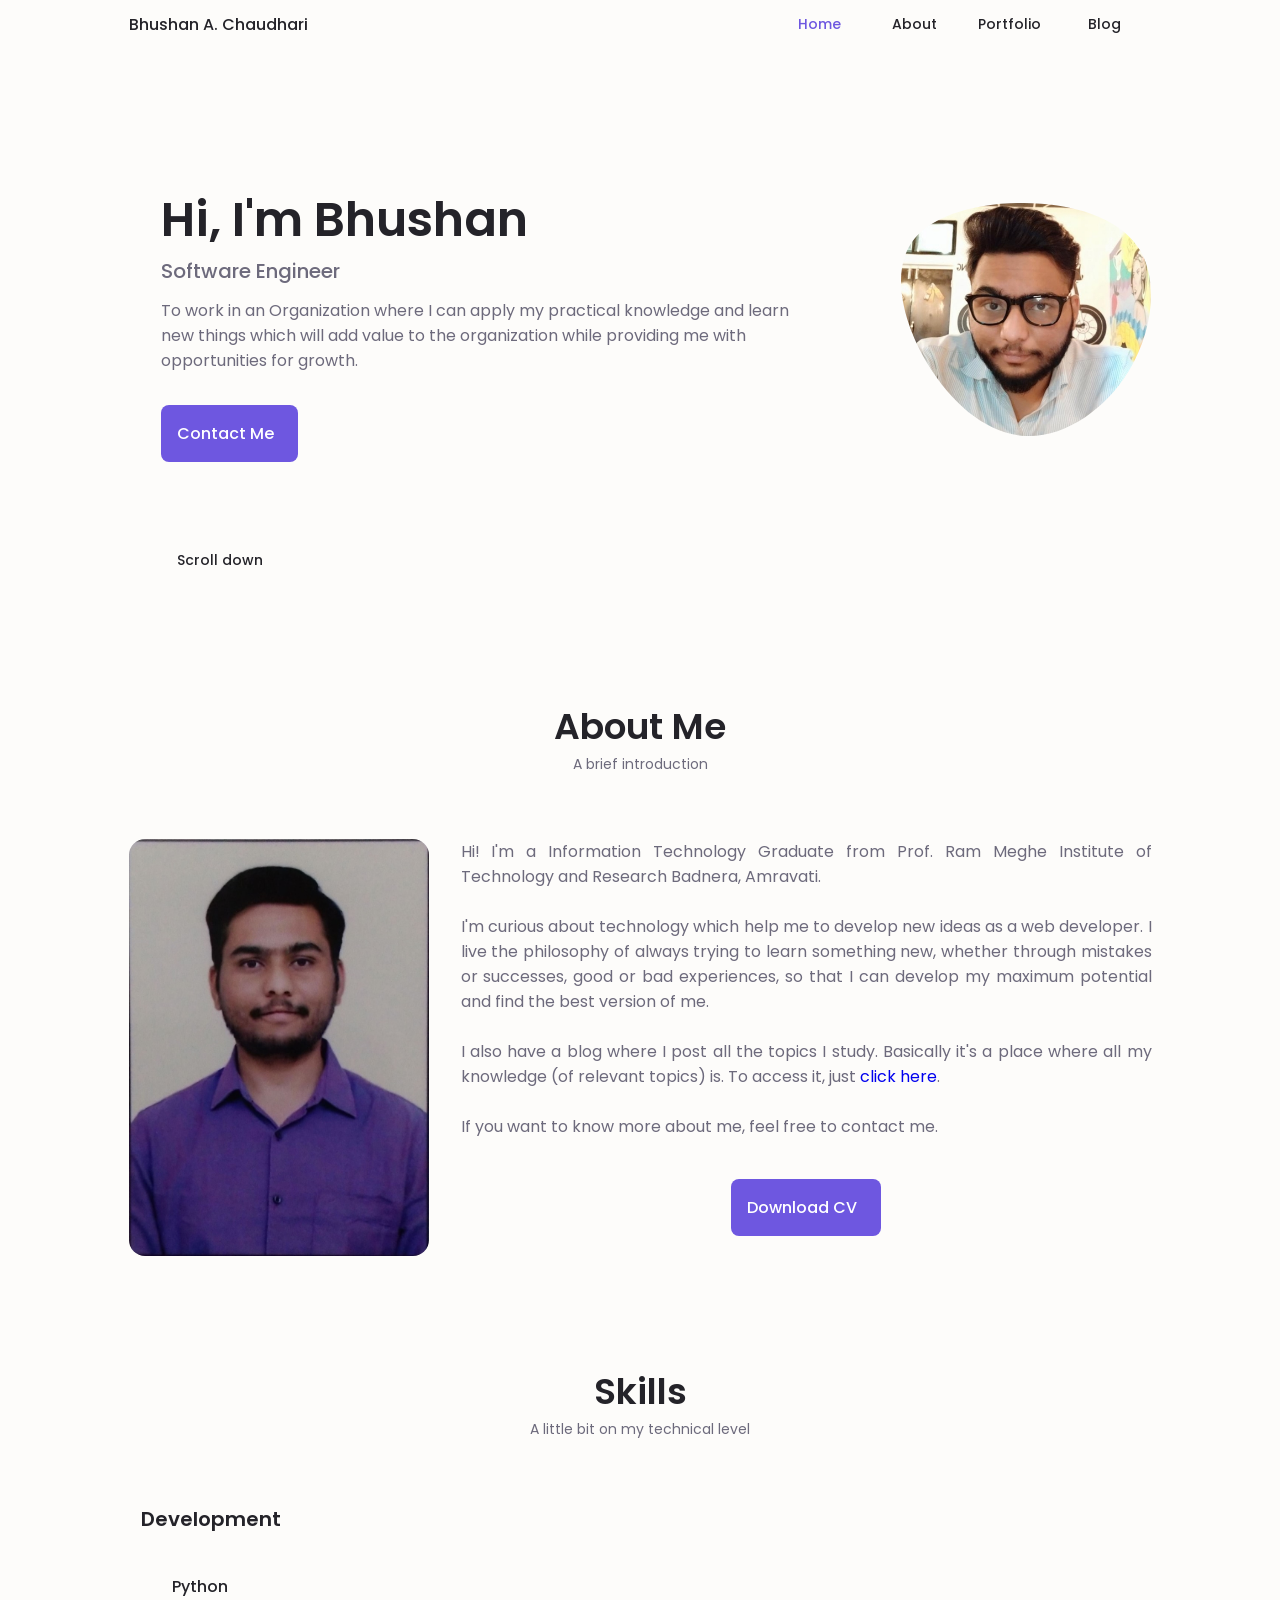
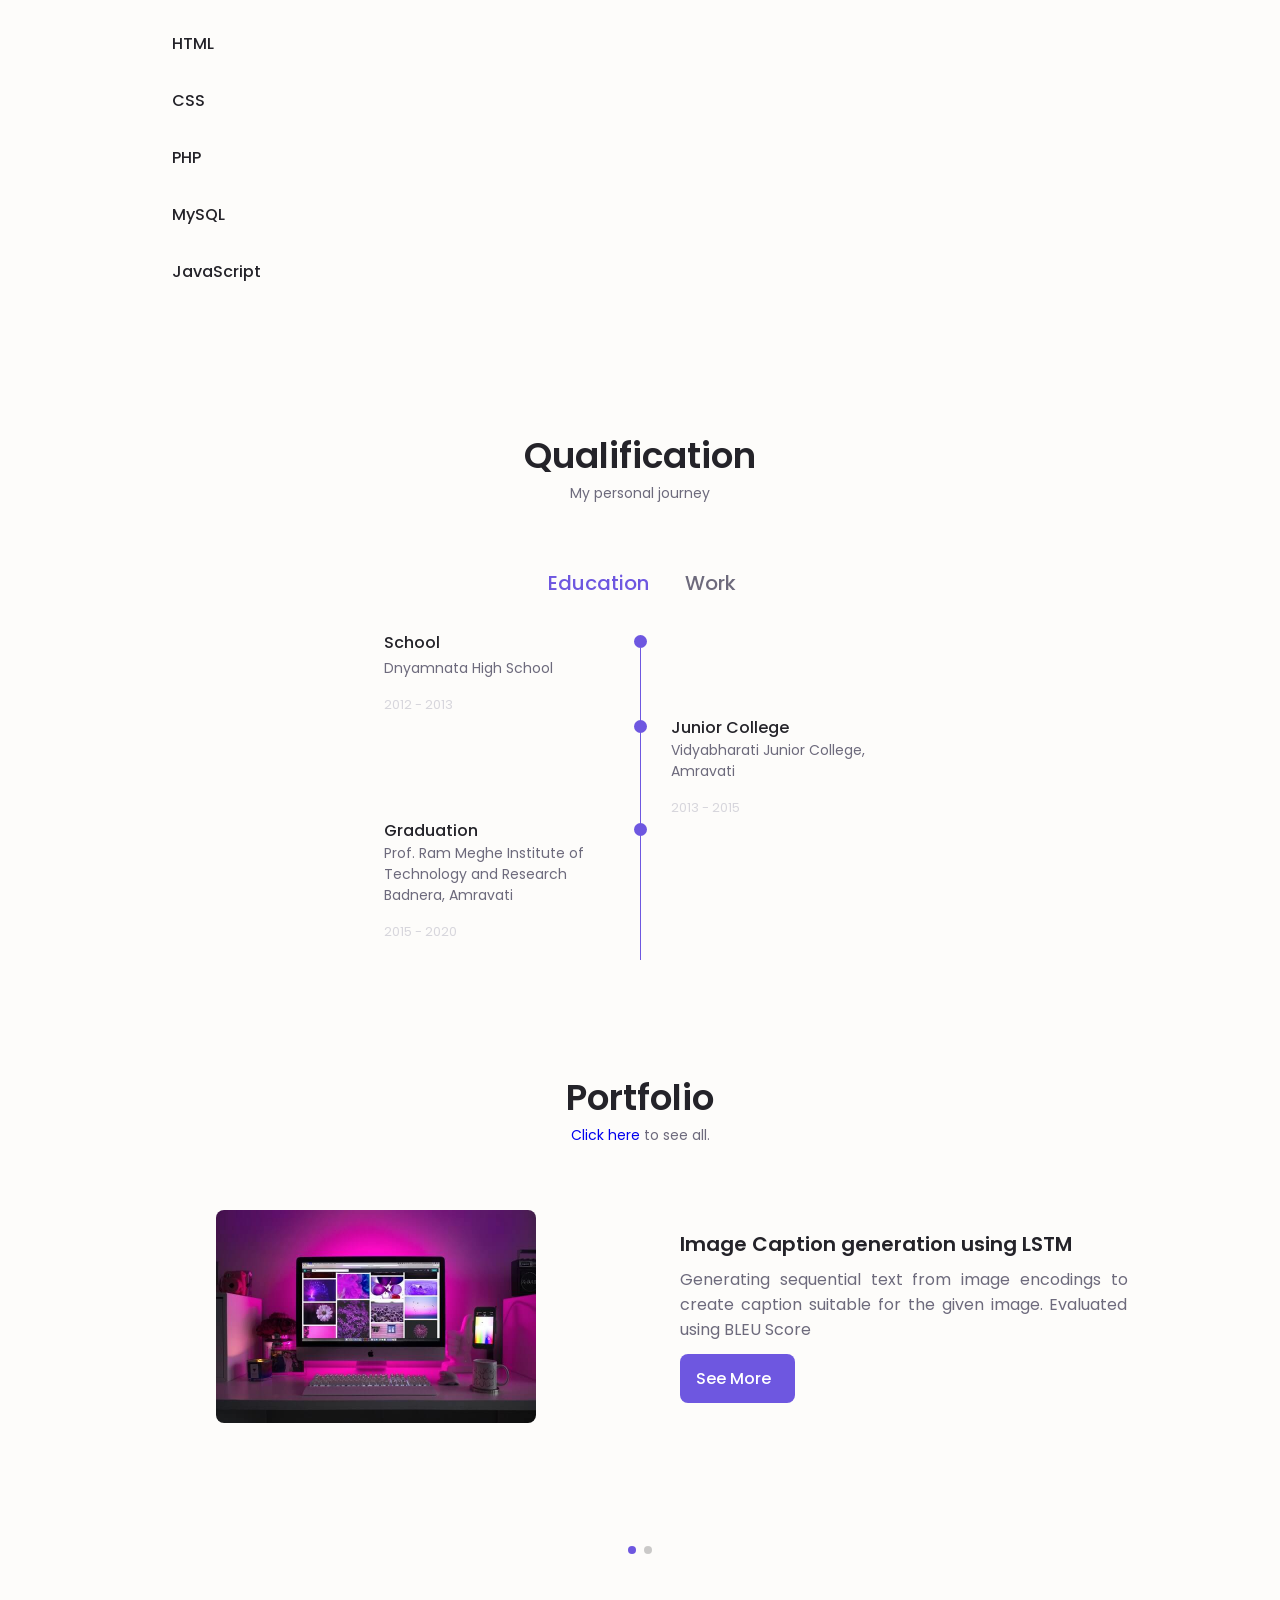
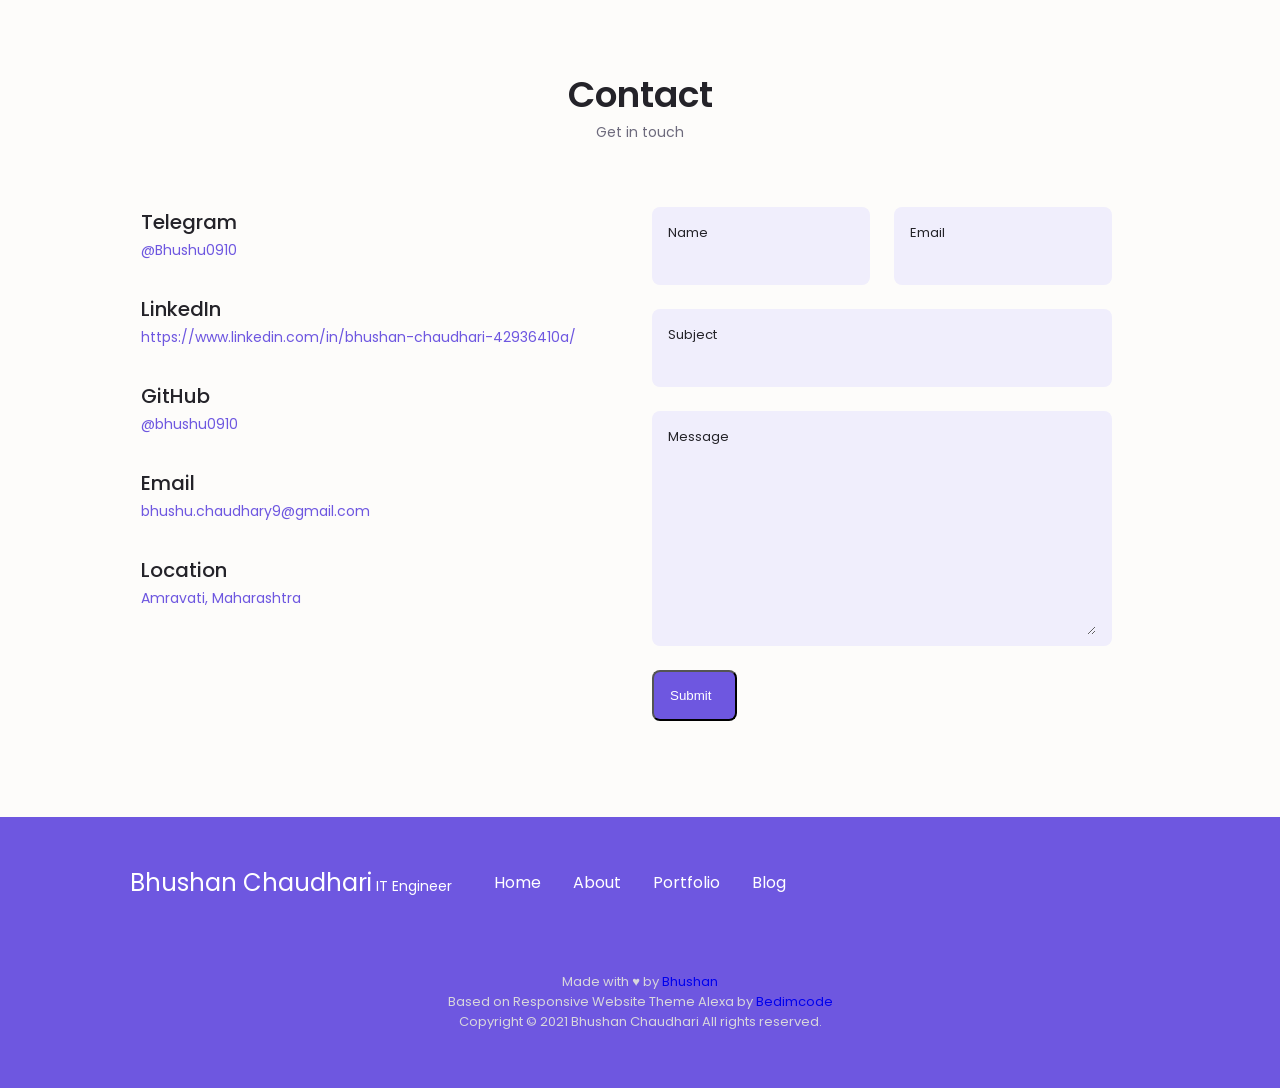
==== commit 42245486: "Update index.html" ====
--- a/index.html
+++ b/index.html
@@ -128,7 +128,7 @@
                 <span class="section__subtitle">A brief introduction</span>
 
                 <div class="about__container container">
-                    <img src="assets/img/about.jpeg" alt="" class="about__img">
+                    <img src="assets/img/about.jpg" alt="" class="about__img">
 
                     <div class="about__data">
                         <p class="about__description">
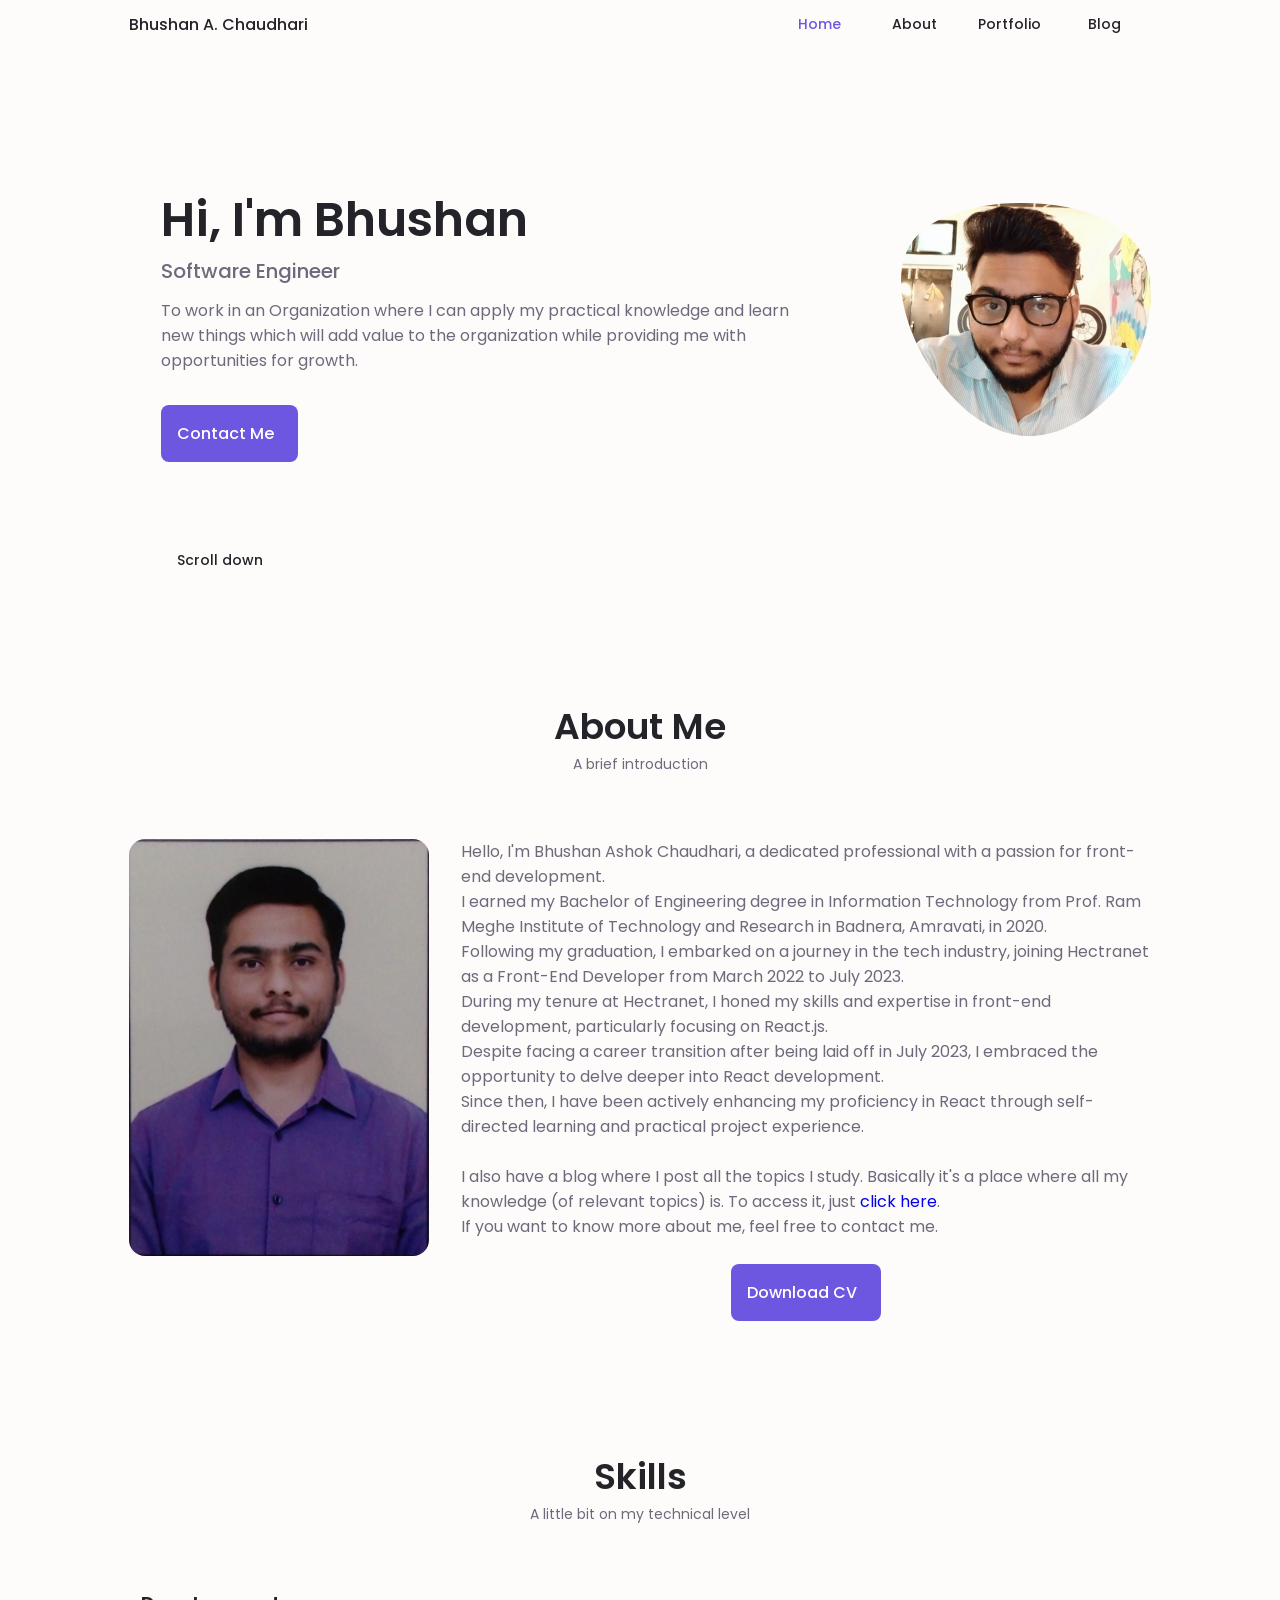
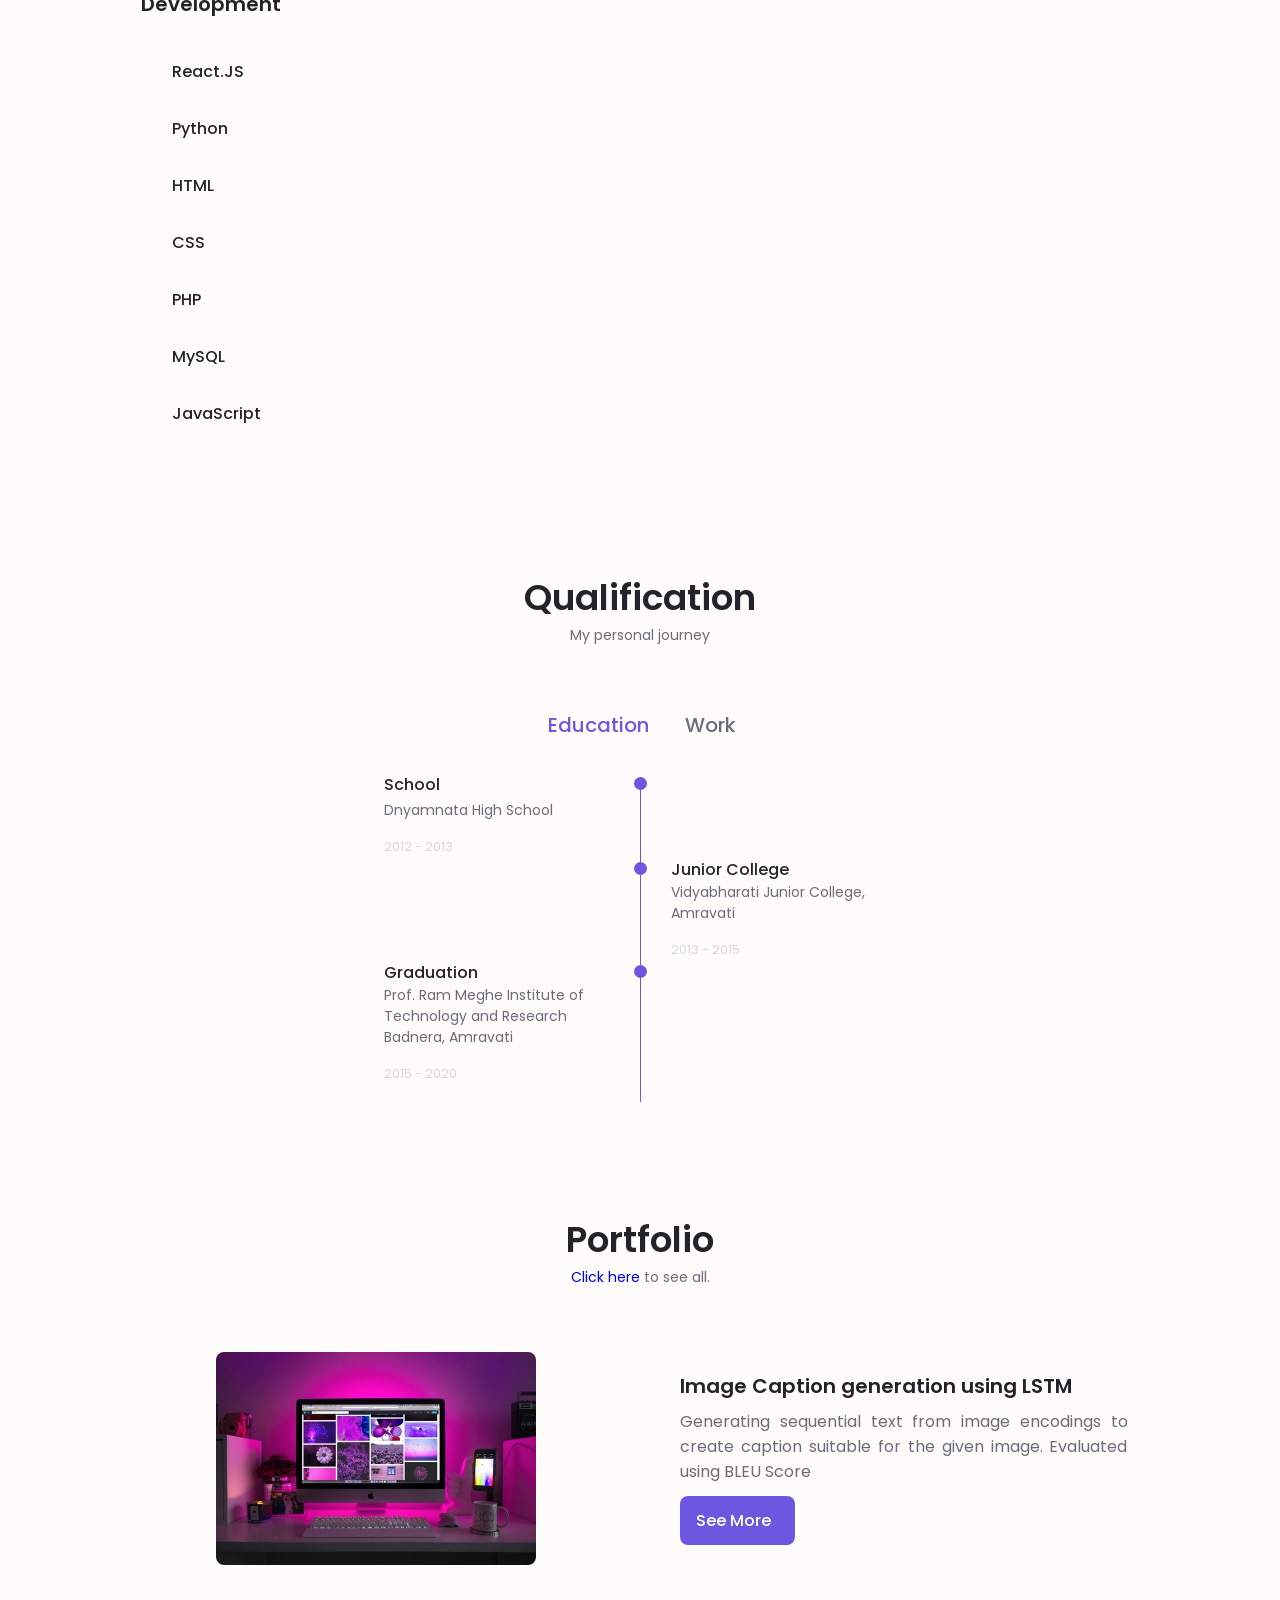
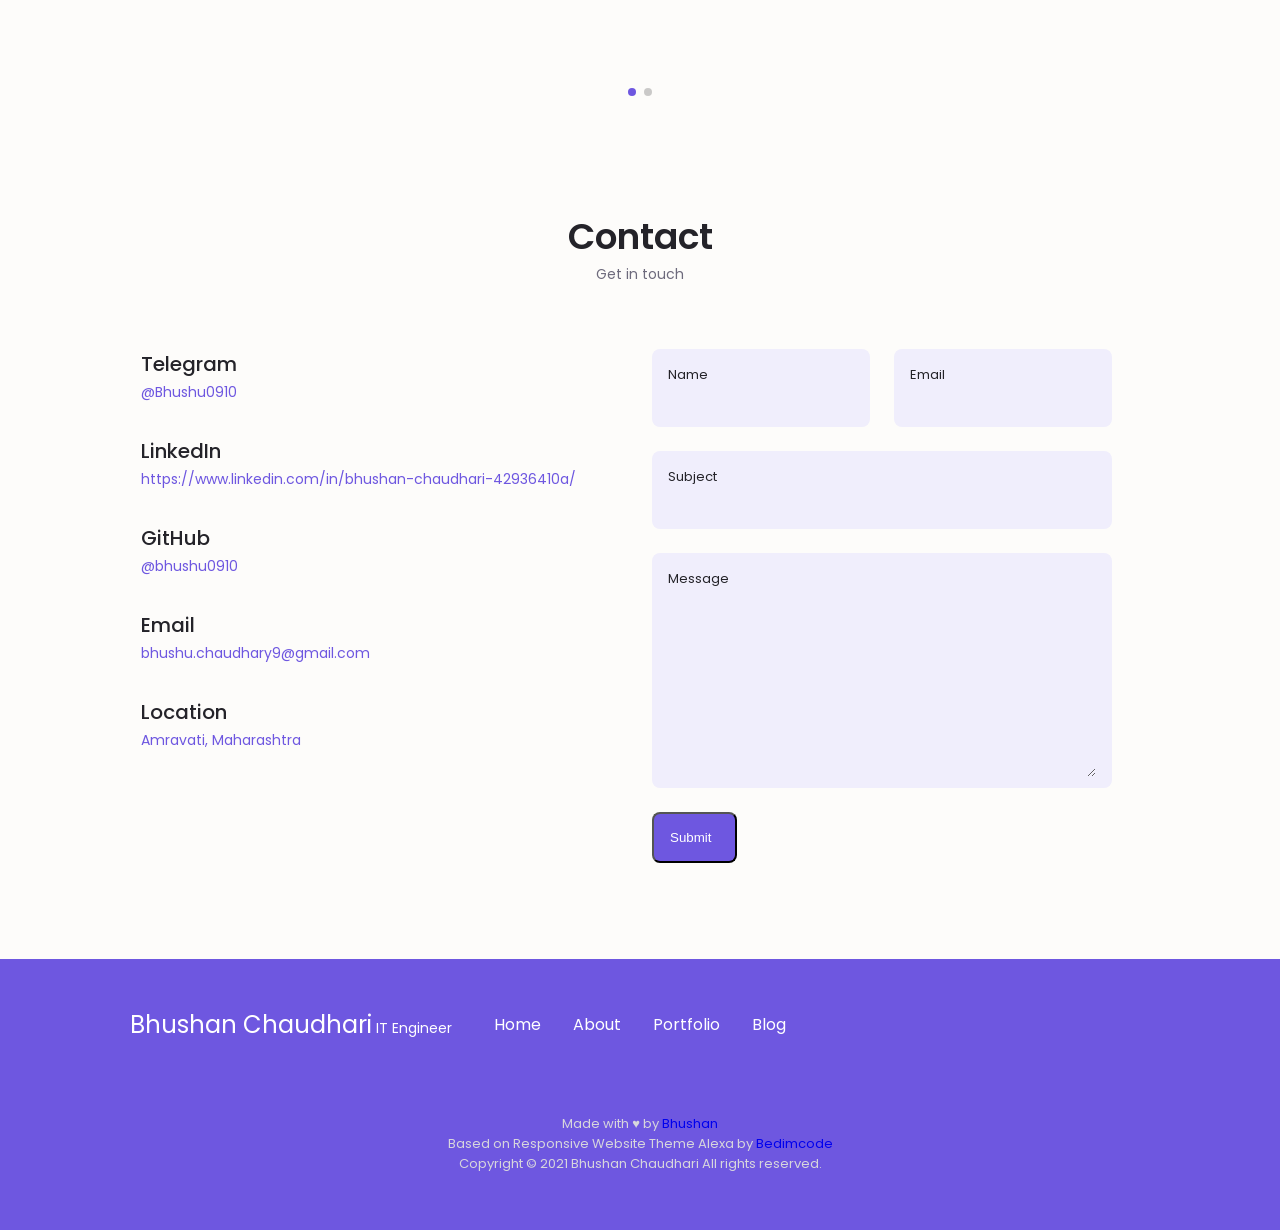
==== commit 2a36a680: "Update index.html" ====
--- a/index.html
+++ b/index.html
@@ -131,17 +131,19 @@
                     <img src="assets/img/about.jpg" alt="" class="about__img">
 
                     <div class="about__data">
-                        <p class="about__description">
-                            Hi! I'm a Information Technology Graduate from Prof. Ram Meghe Institute of Technology and Research Badnera, Amravati. 
-                            <br /><br />
-                            I'm curious about technology which help me to develop new ideas as a web developer.
-                            I live the philosophy of always trying to learn something new, whether through mistakes or successes, good or bad experiences, so that I can develop my maximum potential and find the best version of me.
-                            <br /><br />
+                        <p>
+                        Hello, I'm Bhushan Ashok Chaudhari, a dedicated professional with a passion for front-end development. <br />
+                        I earned my Bachelor of Engineering degree in Information Technology from Prof. Ram Meghe Institute of Technology and Research in Badnera, Amravati, in 2020. <br />
+                        Following my graduation, I embarked on a journey in the tech industry, joining Hectranet as a Front-End Developer from March 2022 to July 2023.<br />
+                        During my tenure at Hectranet, I honed my skills and expertise in front-end development, particularly focusing on React.js. <br />
+                        Despite facing a career transition after being laid off in July 2023, I embraced the opportunity to delve deeper into React development.<br /> 
+                        Since then, I have been actively enhancing my proficiency in React through self-directed learning and practical project experience.<br />
+                        <br />
                             I also have a blog where I post all the topics I study. Basically it's a place where all my knowledge (of relevant topics) is.
                             To access it, just <a target="_blank" href="https://bhushu0910.github.io/blog/">click here</a>.
-                            <br /><br />
+                            <br />
                             If you want to know more about me, feel free to contact me.
-                        </p>
+                         </p><br/>
                         
                         <!--
                         <div class="about__info">
@@ -163,7 +165,7 @@
                         -->
 
                         <div class="about__buttons">
-                            <a download="" href="assets/pdf/Resume-Bhushan.pdf" target="_blank" class="button button--flex">
+                            <a download="" href="assets/pdf/Bhushan_Chaudhary_CV.pdf" target="_blank" class="button button--flex">
                                 Download CV<i class="uil uil-download-alt button__icon"></i>
                             </a>
                         </div>
@@ -335,6 +337,13 @@
                             </div>
 
                            <div class="skills__list grid">
+                                <div class="skills__data">
+                                    <div class="skills__titles">
+                                        <h3 class="skills__name">React.JS</h3>
+                                    
+                                    </div>
+
+                                </div>
                                <div class="skills__data">
                                    <div class="skills__titles">
                                        <h3 class="skills__name">Python</h3>
@@ -542,6 +551,8 @@
 
                             
 
+                            
+
 
 
                         </div>
@@ -551,11 +562,11 @@
                             <!--==================== QUALIFICATION 1 ====================-->
                             <div class="qualification__data">
                                 <div>
-                                    <h3 class="qualification__title">Intern</h3>
-                                    <span class="qualification__subtitle">IIT Kanpur</span>
+                                    <h3 class="qualification__title">Internship</h3>
+                                    <span class="qualification__subtitle">IITK Kanpur</span>
                                     <div class="qualification__calendar">
                                        <i class="uil uil-calendar-alt"></i>
-                                       March 2020 - Jun 2020 
+                                       March - 2020 to July 2020
                                     </div>
                                 </div>
 
@@ -565,10 +576,31 @@
                                 </div>
                             </div>
 
-
-
-                        </div>
-                    </div>
+                            
+                            
+                           <!--==================== QUALIFICATION 2 ====================-->
+                           <div class="qualification__data">
+                            <div>
+
+                            </div>
+
+                            <div>
+                                <span class="qualification__rounder"></span>
+                                <span class="qualification__line"></span>
+                            </div>
+
+                            <div>
+                                <h3 class="qualification__title">Software Engineer</h3>
+                                <span class="qualification__subtitle">Hectranet Solutions Pvt. Ltd</span>
+                                <div class="qualification__calendar">
+                                   <i class="uil uil-calendar-alt"></i>
+                                   March 2022 - July 2023
+                                </div>
+                            </div>
+                        </div>
+
+
+
                 </div>
             </section>
             
@@ -755,6 +787,7 @@
             <i class="uil uil-arrow-up scrollup__icon"></i>
         </a>
 
+                                                      
         <!--==================== SWIPER JS ====================-->
         <script src="assets/js/swiper-bundle.min.js"></script>
 
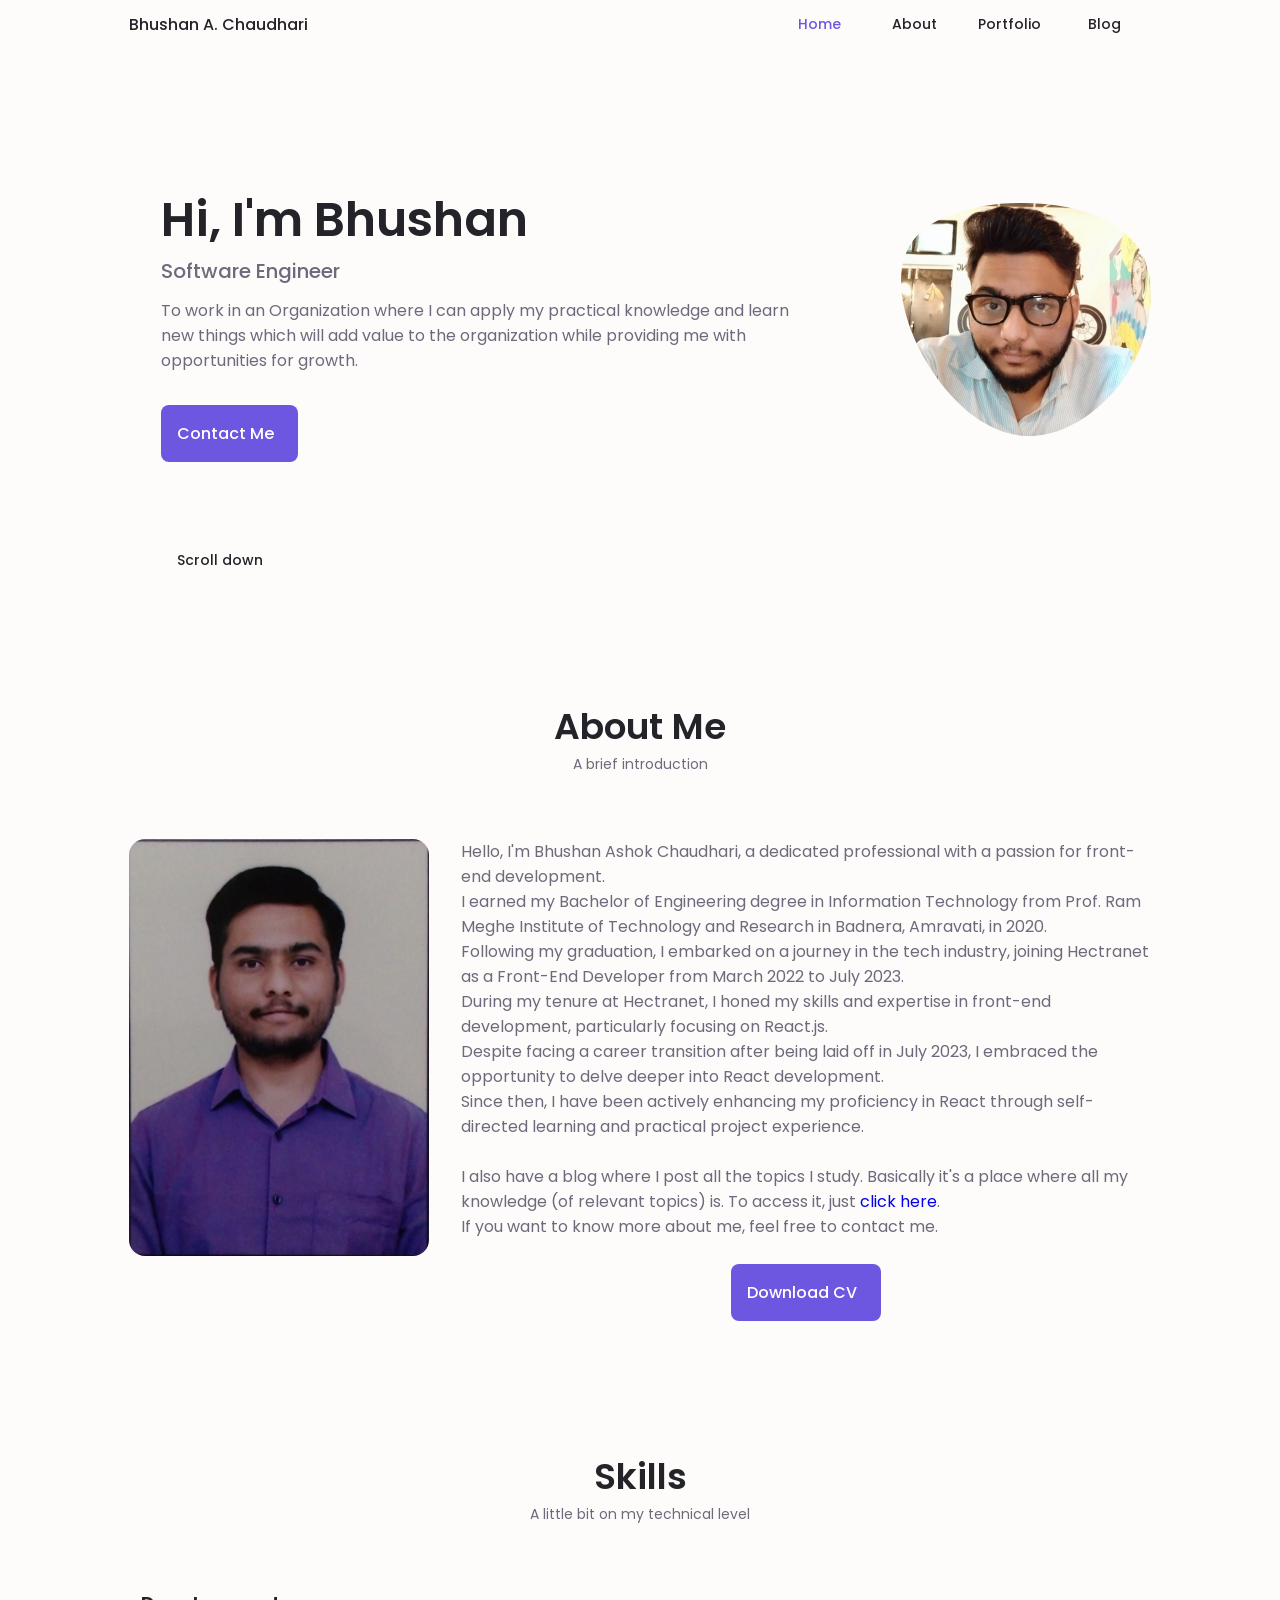
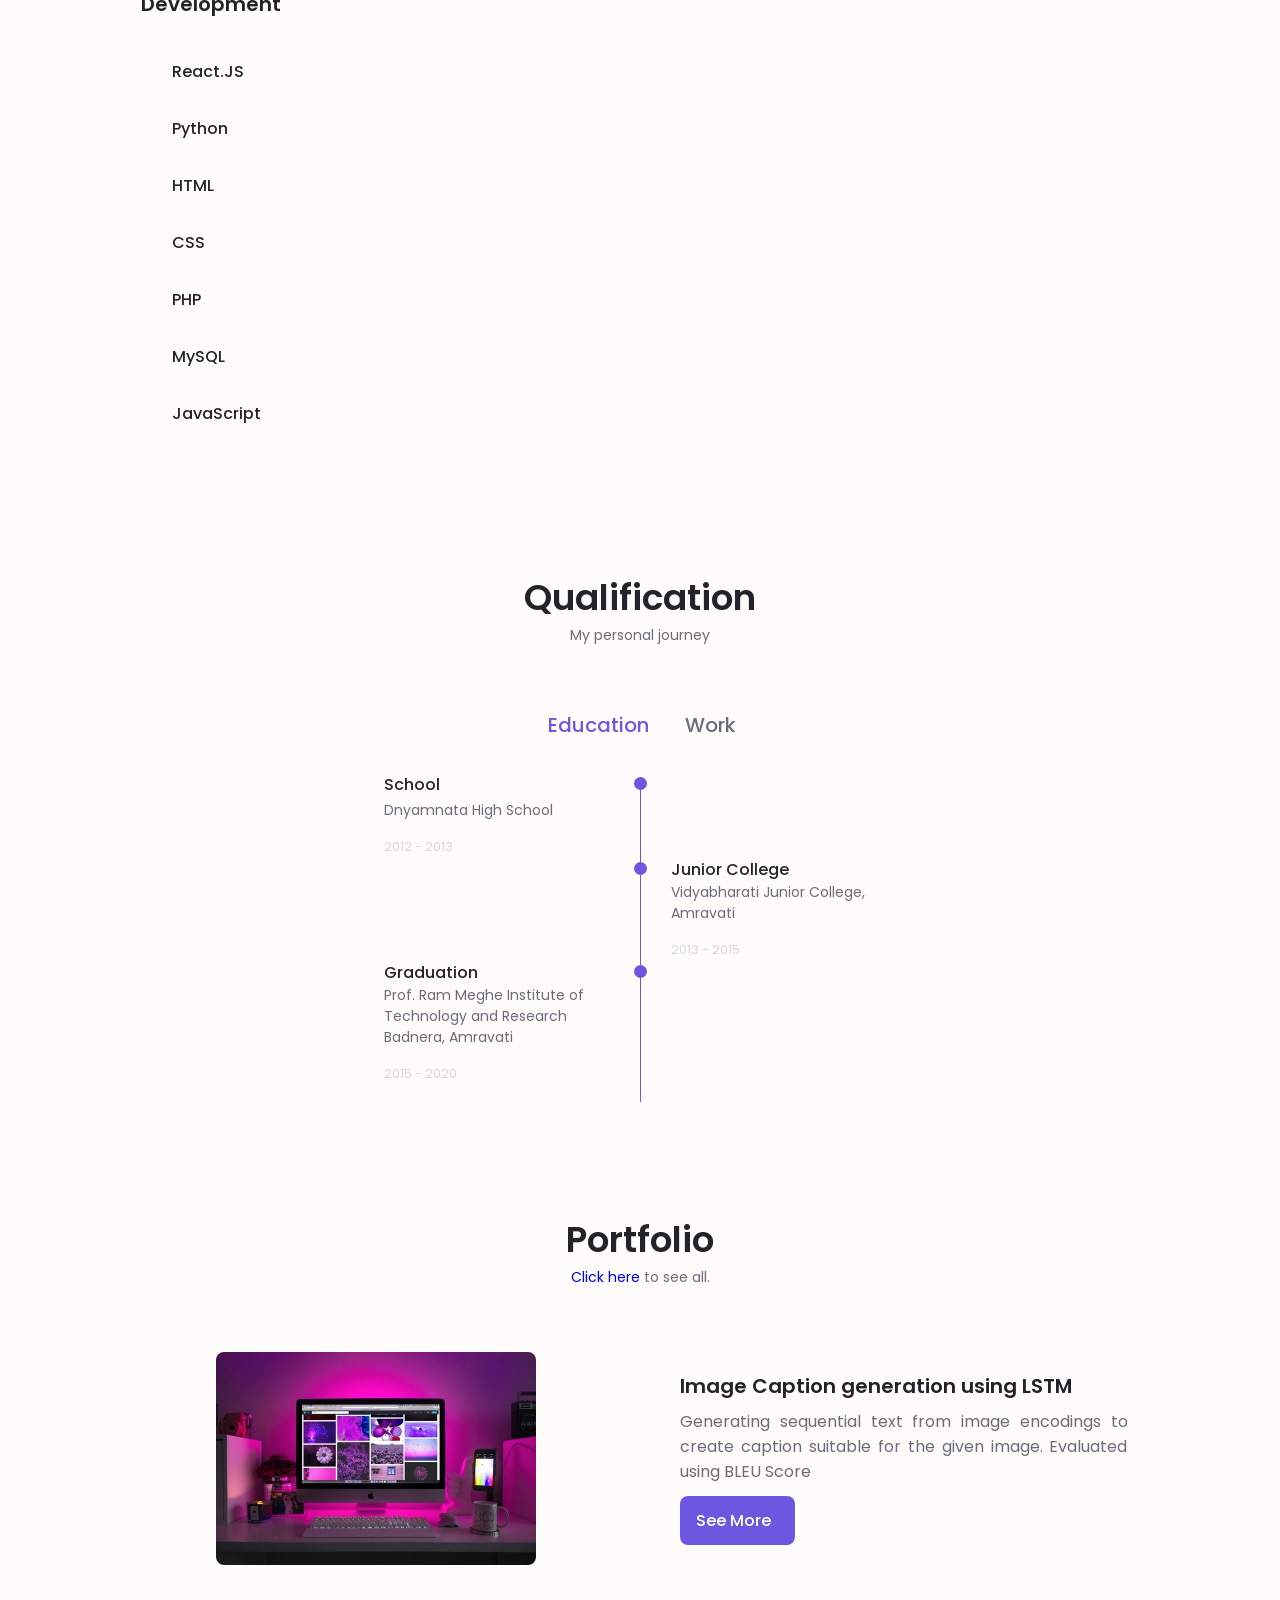
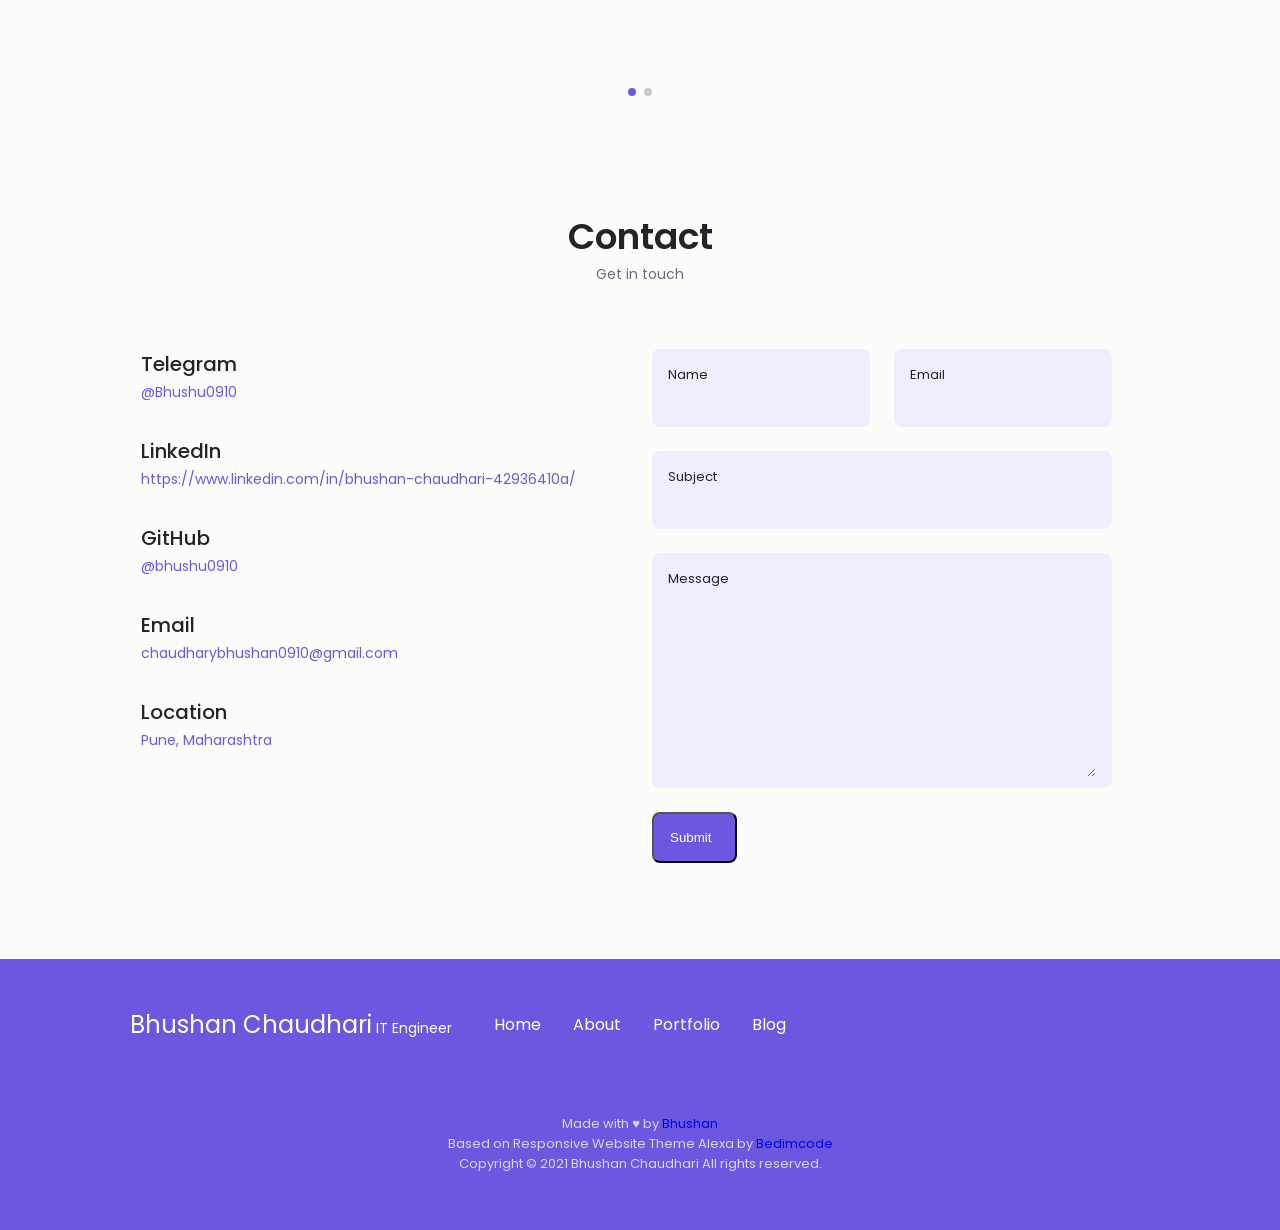
==== commit 31c3046f: "index.html" ====
--- a/index.html
+++ b/index.html
@@ -693,7 +693,7 @@
                             <a href="mailto:bhushu.chaudhary9@gmail.com"><i class="uil uil-envelope-alt contact__icon"></i></a>
                             <div>
                                <h3 class="contact__title">Email</h3>
-                               <a href="mailto:bhushu.chaudhary9@gmail.com"><span class="contact__subtitle">bhushu.chaudhary9@gmail.com</span></a>
+                               <a href="mailto:bhushu.chaudhary9@gmail.com"><span class="contact__subtitle">chaudharybhushan0910@gmail.com</span></a>
 
                             </div>
                         </div>
@@ -702,7 +702,7 @@
                             <i class="uil uil-map-marker contact__icon"></i>
                             <div>
                                <h3 class="contact__title">Location</h3>
-                               <span class="contact__subtitle">Amravati, Maharashtra</span>
+                               <span class="contact__subtitle">Pune, Maharashtra</span>
                             </div>
                         </div>
                     </div>
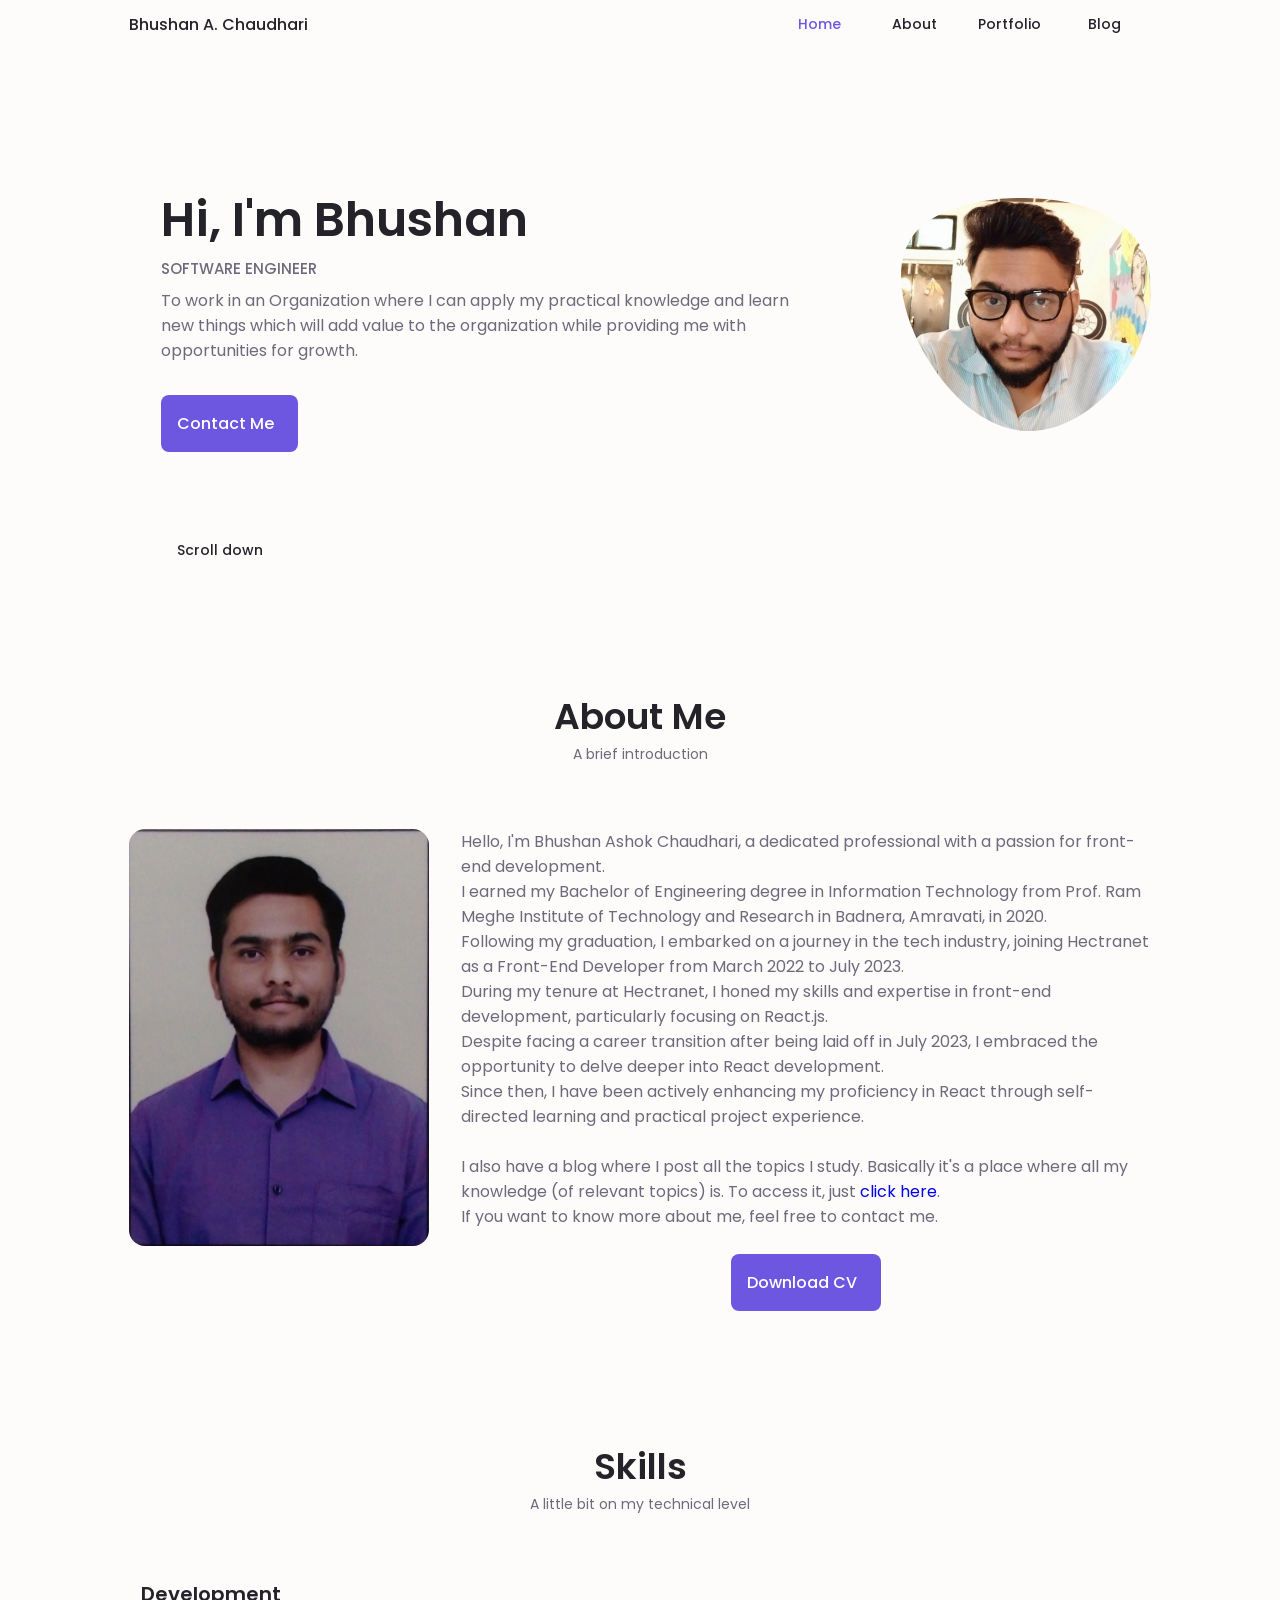
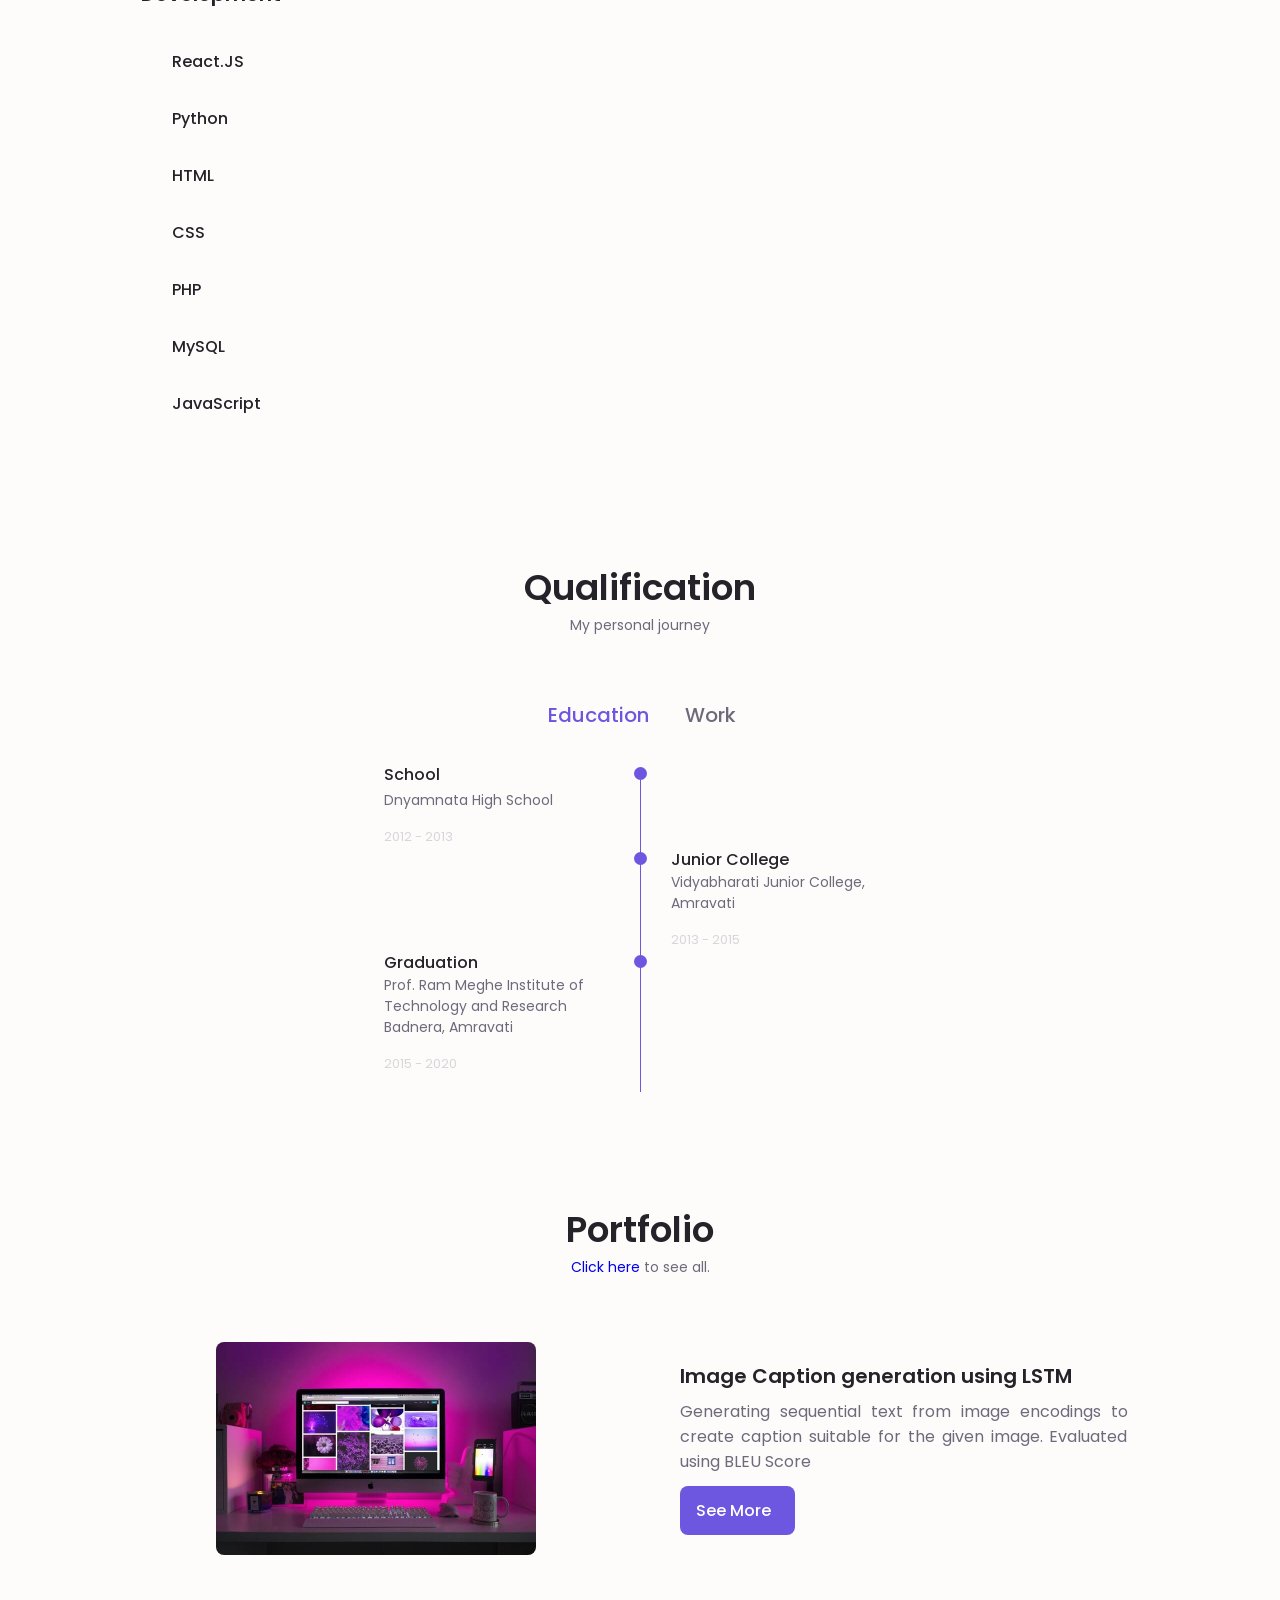
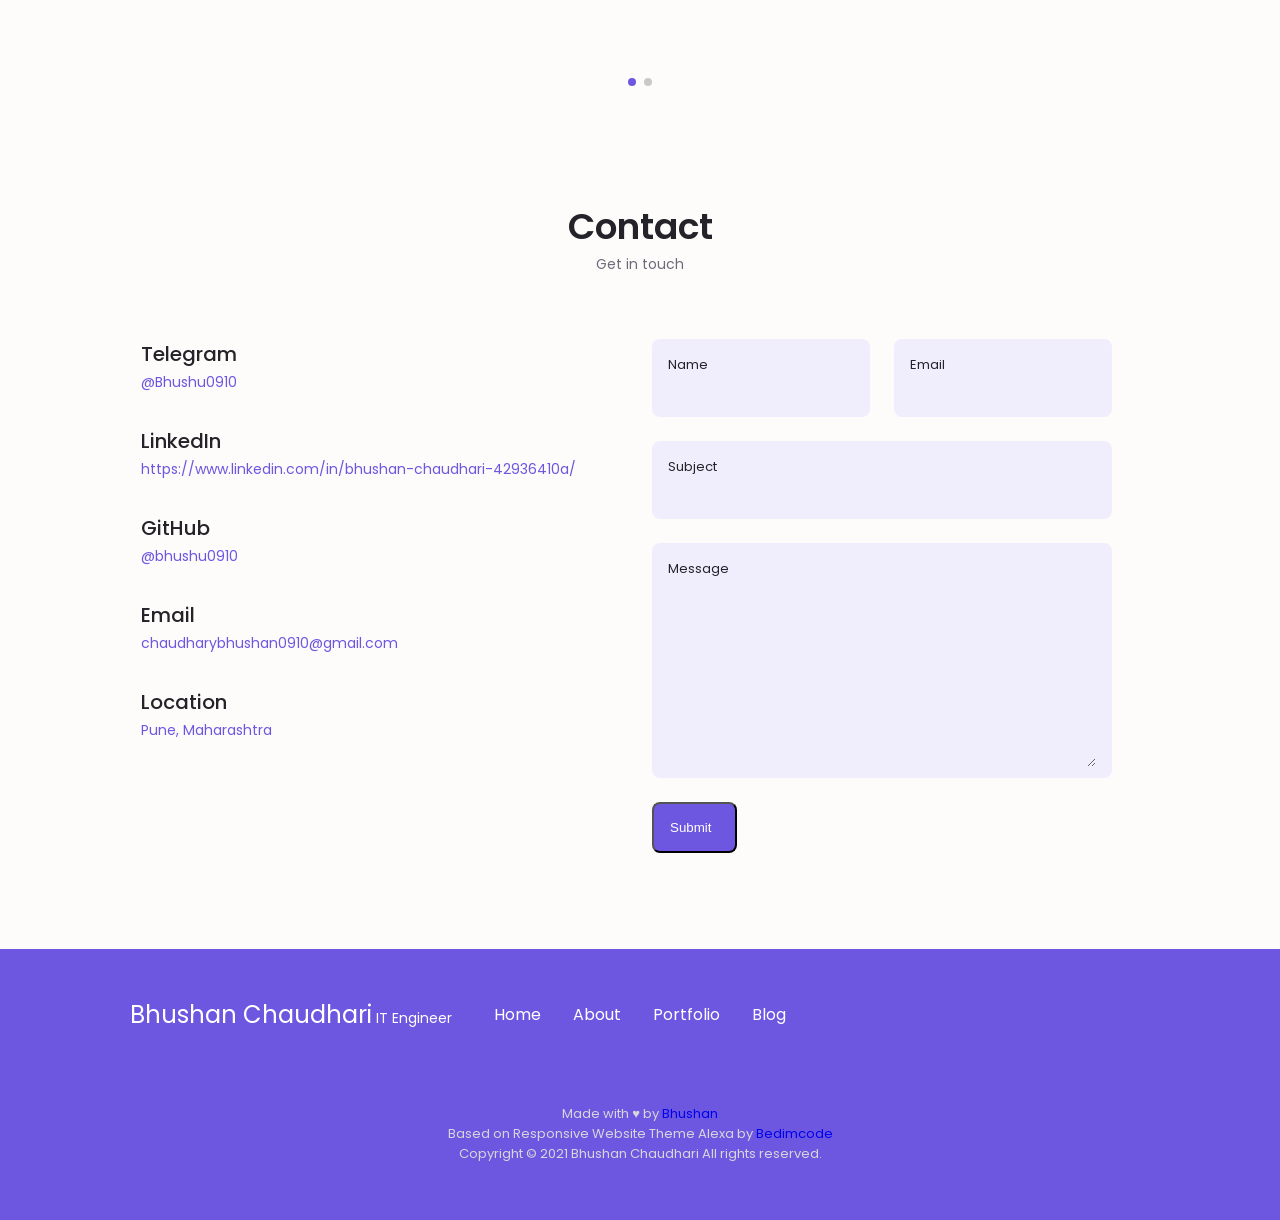
==== commit 62c7c922: "index.html" ====
--- a/index.html
+++ b/index.html
@@ -100,7 +100,19 @@
 
                         <div class="home__data">
                             <h1 class="home__title">Hi, I'm Bhushan</h1>
-                            <h3 class="home__subtitle">Software Engineer</h3>
+                            <h3 class="home__subtitle">
+                                
+                                <div class="inner_heading">
+                                    <span>
+                                        Software Engineer <br/>
+                                        Front-End Developer <br/>
+                                        Web Developer <br/>
+                                    </span>
+                                </div>
+
+                            </h3>
+                            
+                            
                             <p class="home__description">
                                 To work in an Organization where I can apply my practical knowledge and learn new things which will
                                 add value to the organization while providing me with opportunities for growth.
--- a/assets/css/styles.css
+++ b/assets/css/styles.css
@@ -326,6 +326,53 @@
     font-weight: var(--font-medium);
     margin-bottom: var(--mb-0-75);
 }
+
+.inner_heading{
+    border: 0px solid #ddd;
+    height: 20px;
+    line-height: 25px;
+    font-size: 15px;
+    text-transform: uppercase;
+    overflow: hidden;
+
+}
+
+.inner_heading span{
+    position: relative;
+    animation: animation 10s ease infinite;
+
+}
+
+@keyframes animation {
+    0%,
+    100%{
+        top: 0;
+    }
+    20%{
+        top: 0;
+    }
+    25%{
+        top: -25px;
+    }
+    45%{
+        top: -25px;
+    }
+    50%{
+        top: -50px;
+    }
+    70%{
+        top: -50px;
+    }
+    75%{
+        top: 75px;
+    }
+    95%{
+        top: 100px;
+    }
+
+    
+}
+
 
 .home__description {
     margin-bottom: var(--mb-2);
@@ -1310,4 +1357,4 @@
     .contact__inputs {
         grid-template-columns: repeat(2, 1fr);
     }
-}+}
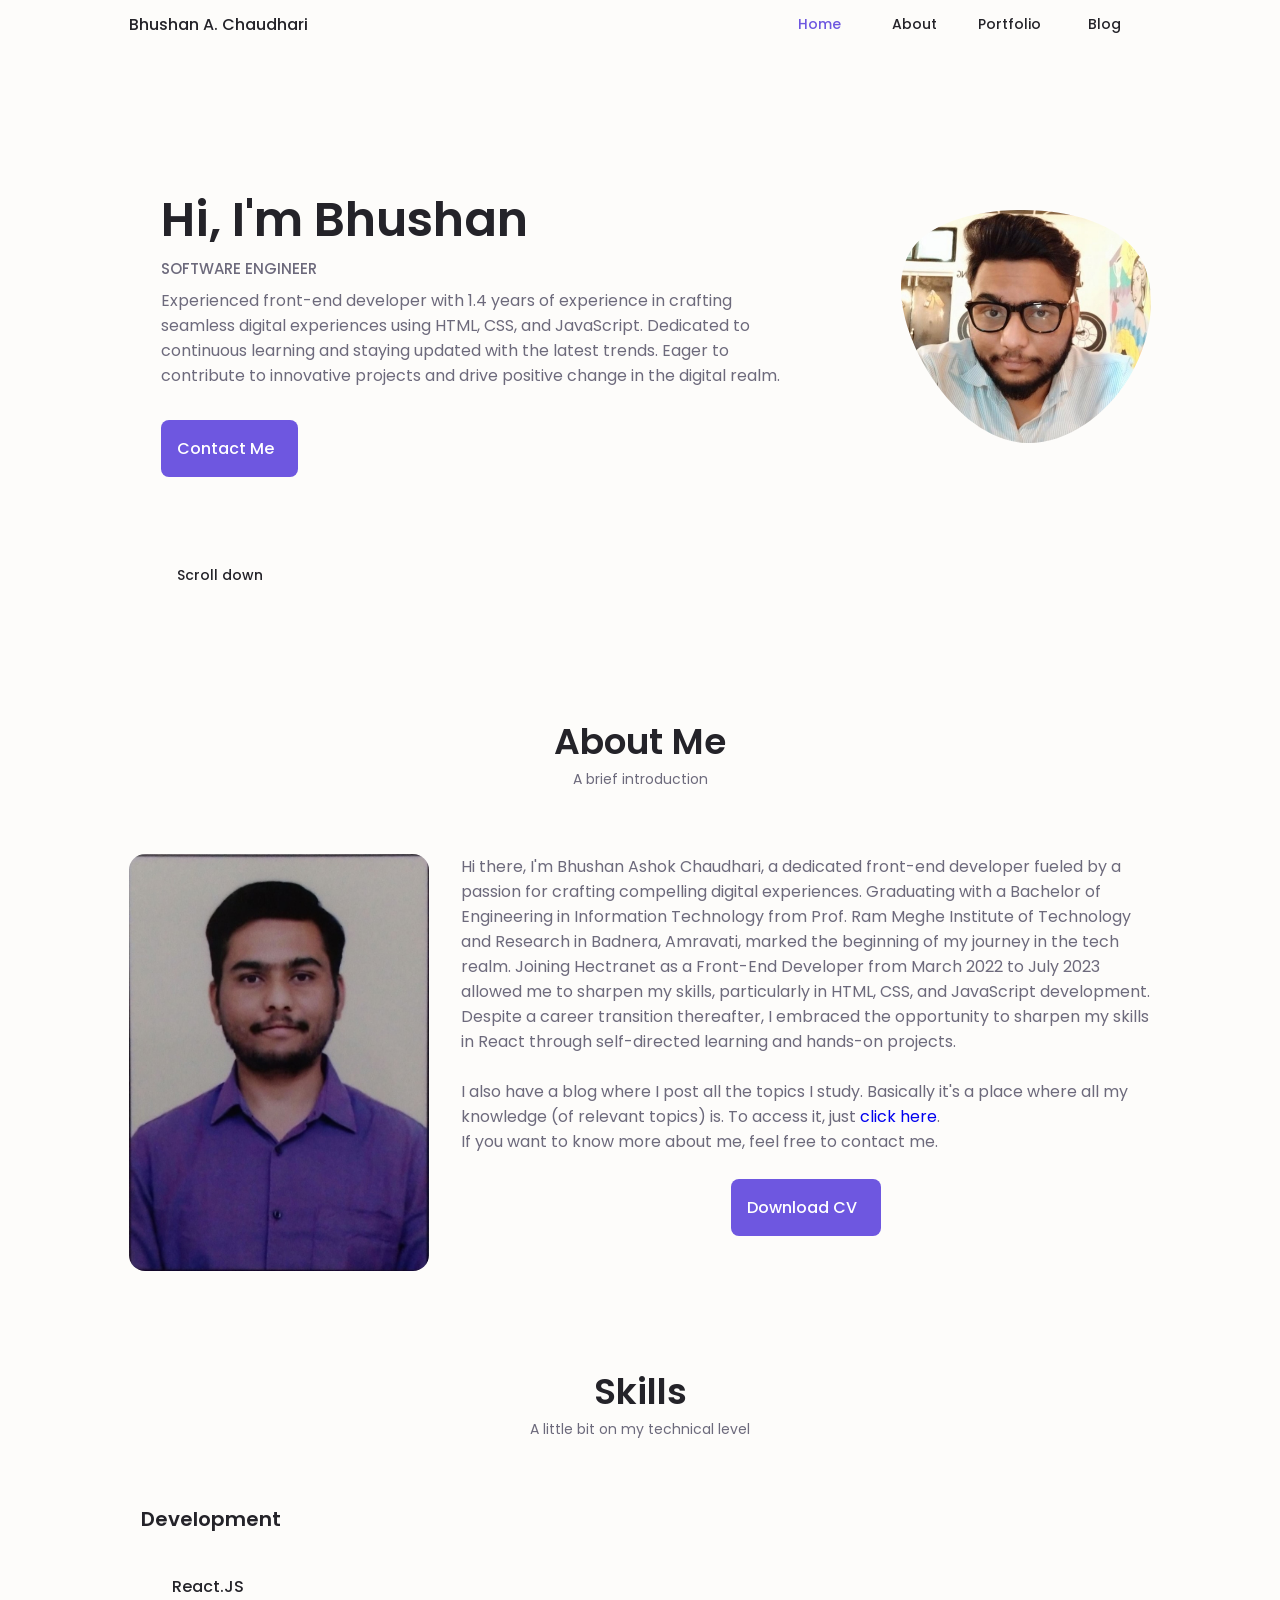
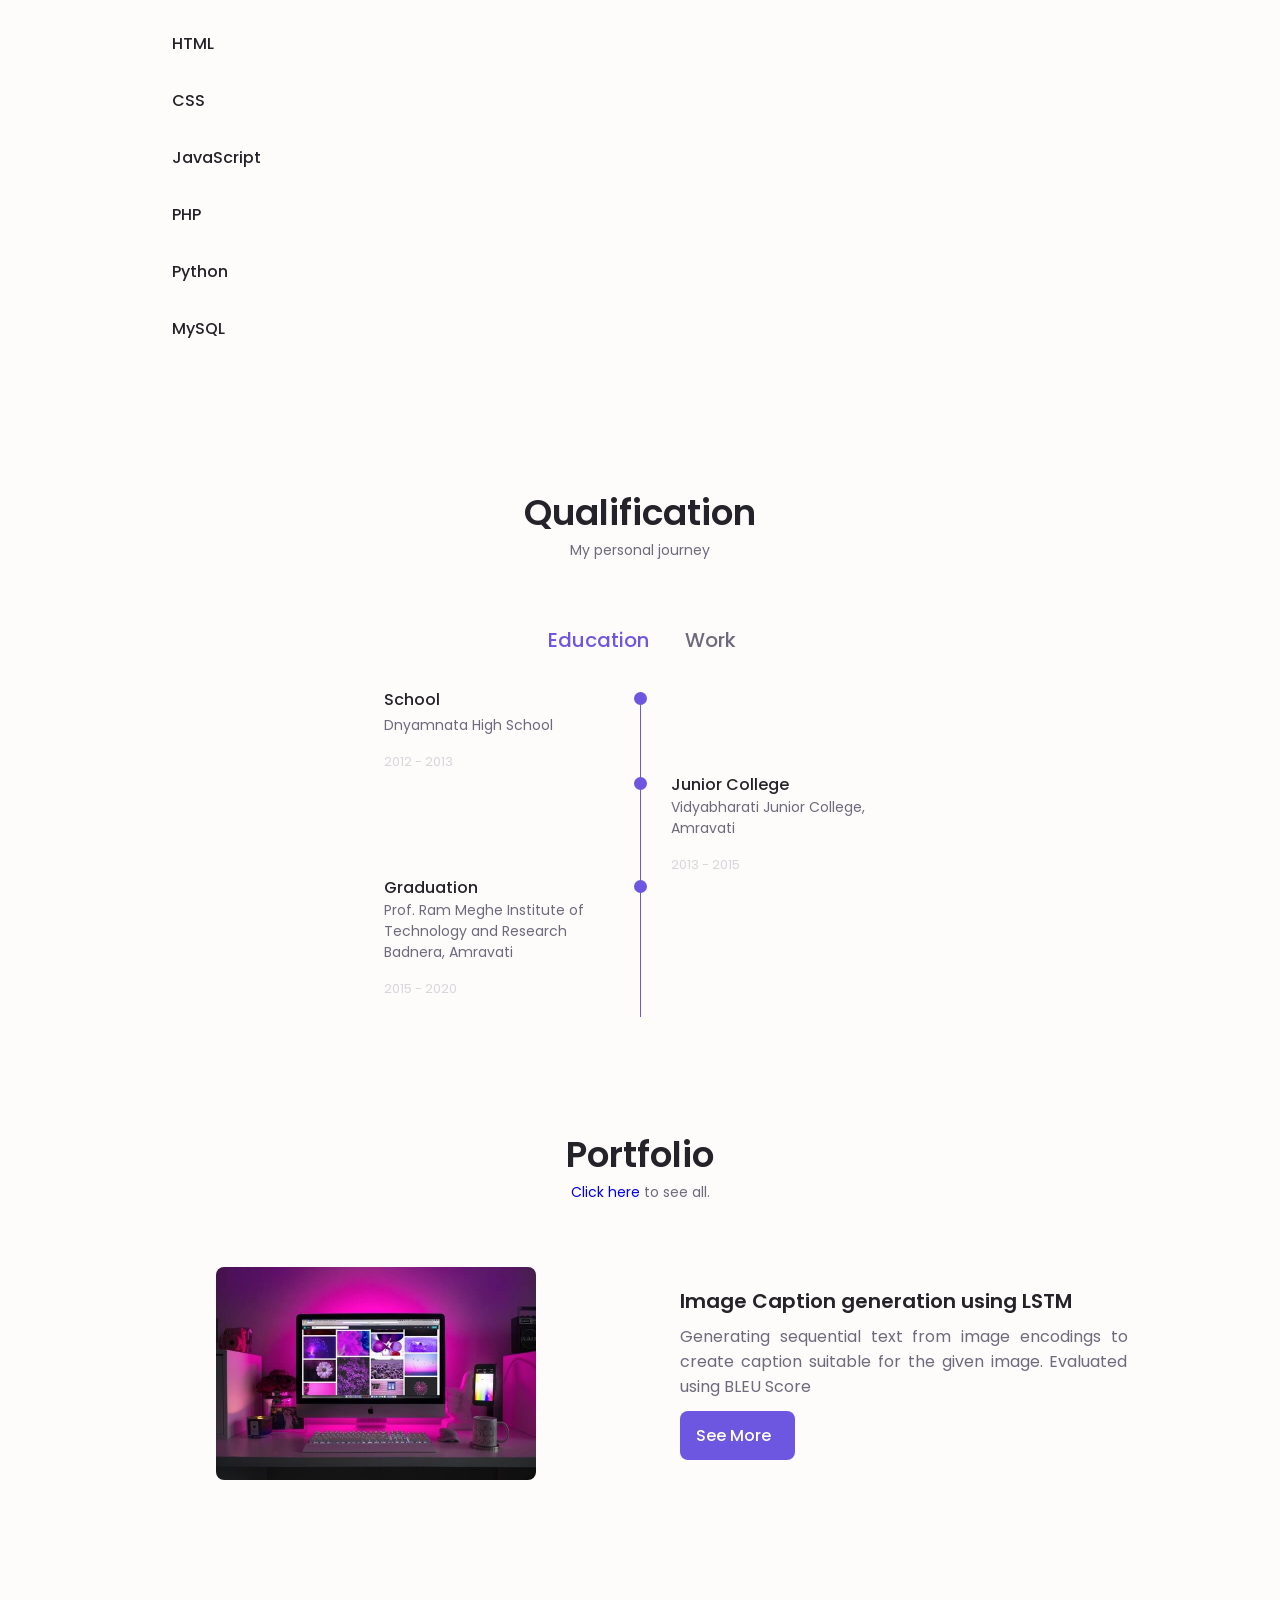
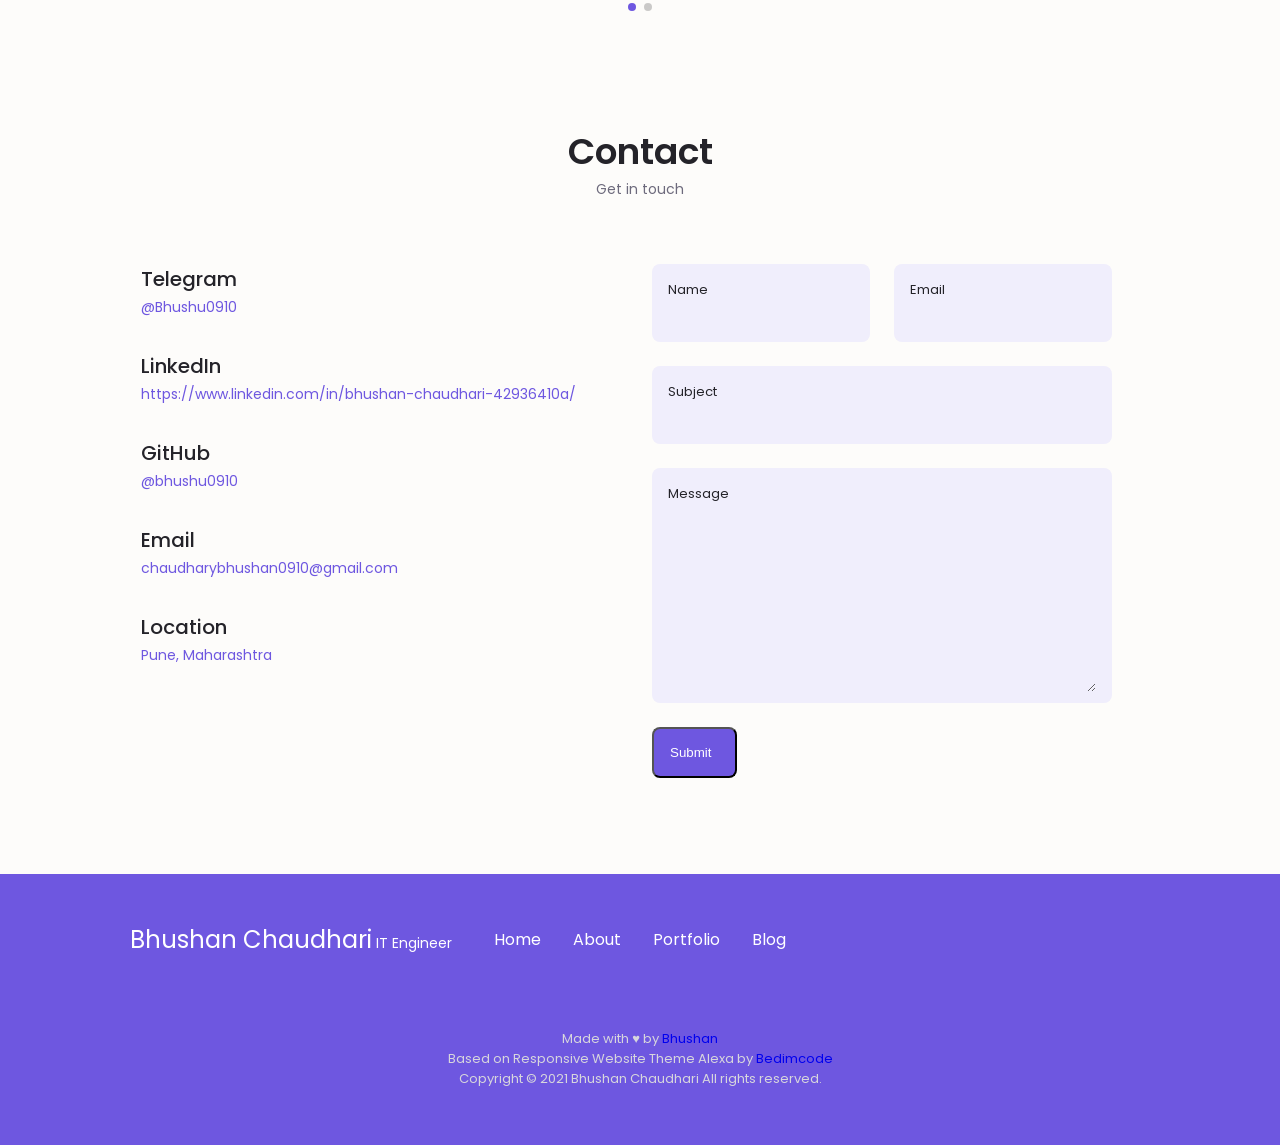
==== commit 021e34bc: "index.html" ====
--- a/index.html
+++ b/index.html
@@ -114,9 +114,9 @@
                             
                             
                             <p class="home__description">
-                                To work in an Organization where I can apply my practical knowledge and learn new things which will
-                                add value to the organization while providing me with opportunities for growth.
-                                
+                                Experienced front-end developer with 1.4 years of experience in crafting seamless digital experiences 
+                                using HTML, CSS, and JavaScript. Dedicated to continuous learning and staying updated with the latest trends. 
+                                Eager to contribute to innovative projects and drive positive change in the digital realm.
                             </p>
                             <a href="#contact" class="button button--flex">
                                 Contact Me <i class="uil uil-message button__icon"></i>
@@ -144,13 +144,15 @@
 
                     <div class="about__data">
                         <p>
-                        Hello, I'm Bhushan Ashok Chaudhari, a dedicated professional with a passion for front-end development. <br />
-                        I earned my Bachelor of Engineering degree in Information Technology from Prof. Ram Meghe Institute of Technology and Research in Badnera, Amravati, in 2020. <br />
-                        Following my graduation, I embarked on a journey in the tech industry, joining Hectranet as a Front-End Developer from March 2022 to July 2023.<br />
-                        During my tenure at Hectranet, I honed my skills and expertise in front-end development, particularly focusing on React.js. <br />
-                        Despite facing a career transition after being laid off in July 2023, I embraced the opportunity to delve deeper into React development.<br /> 
-                        Since then, I have been actively enhancing my proficiency in React through self-directed learning and practical project experience.<br />
-                        <br />
+                            Hi there, I'm Bhushan Ashok Chaudhari, a dedicated front-end developer fueled by a passion for crafting compelling 
+                            digital experiences. Graduating with a Bachelor of Engineering in Information Technology from 
+                            Prof. Ram Meghe Institute of Technology and Research in Badnera, Amravati, 
+                            marked the beginning of my journey in the tech realm. Joining Hectranet as a Front-End Developer 
+                            from March 2022 to July 2023 allowed me to sharpen my skills, particularly in HTML, CSS, and JavaScript development. 
+                            Despite a career transition thereafter, I embraced the opportunity to sharpen my skills in React through self-directed 
+                            learning and hands-on projects. <br /><br />
+                            
+                            
                             I also have a blog where I post all the topics I study. Basically it's a place where all my knowledge (of relevant topics) is.
                             To access it, just <a target="_blank" href="https://bhushu0910.github.io/blog/">click here</a>.
                             <br />
@@ -356,14 +358,7 @@
                                     </div>
 
                                 </div>
-                               <div class="skills__data">
-                                   <div class="skills__titles">
-                                       <h3 class="skills__name">Python</h3>
-                                       
-                                   </div>
-
-                               </div>
-
+                               
                                <div class="skills__data">
                                 <div class="skills__titles">
                                     <h3 class="skills__name">HTML</h3>
@@ -382,11 +377,27 @@
                             
                             <div class="skills__data">
                                 <div class="skills__titles">
+                                    <h3 class="skills__name">JavaScript</h3>
+                                    
+                                </div>
+
+                            </div>
+                            
+                            <div class="skills__data">
+                                <div class="skills__titles">
                                     <h3 class="skills__name">PHP</h3>
                                     
                                 </div>
 
                             </div>
+                            <div class="skills__data">
+                                <div class="skills__titles">
+                                    <h3 class="skills__name">Python</h3>
+                                    
+                                </div>
+
+                            </div>
+
 
                             <div class="skills__data">
                                 <div class="skills__titles">
@@ -397,13 +408,7 @@
                             </div>
 
 
-                            <div class="skills__data">
-                                <div class="skills__titles">
-                                    <h3 class="skills__name">JavaScript</h3>
-                                    
-                                </div>
-
-                            </div>
+                            
 
                            </div>
                         </div>
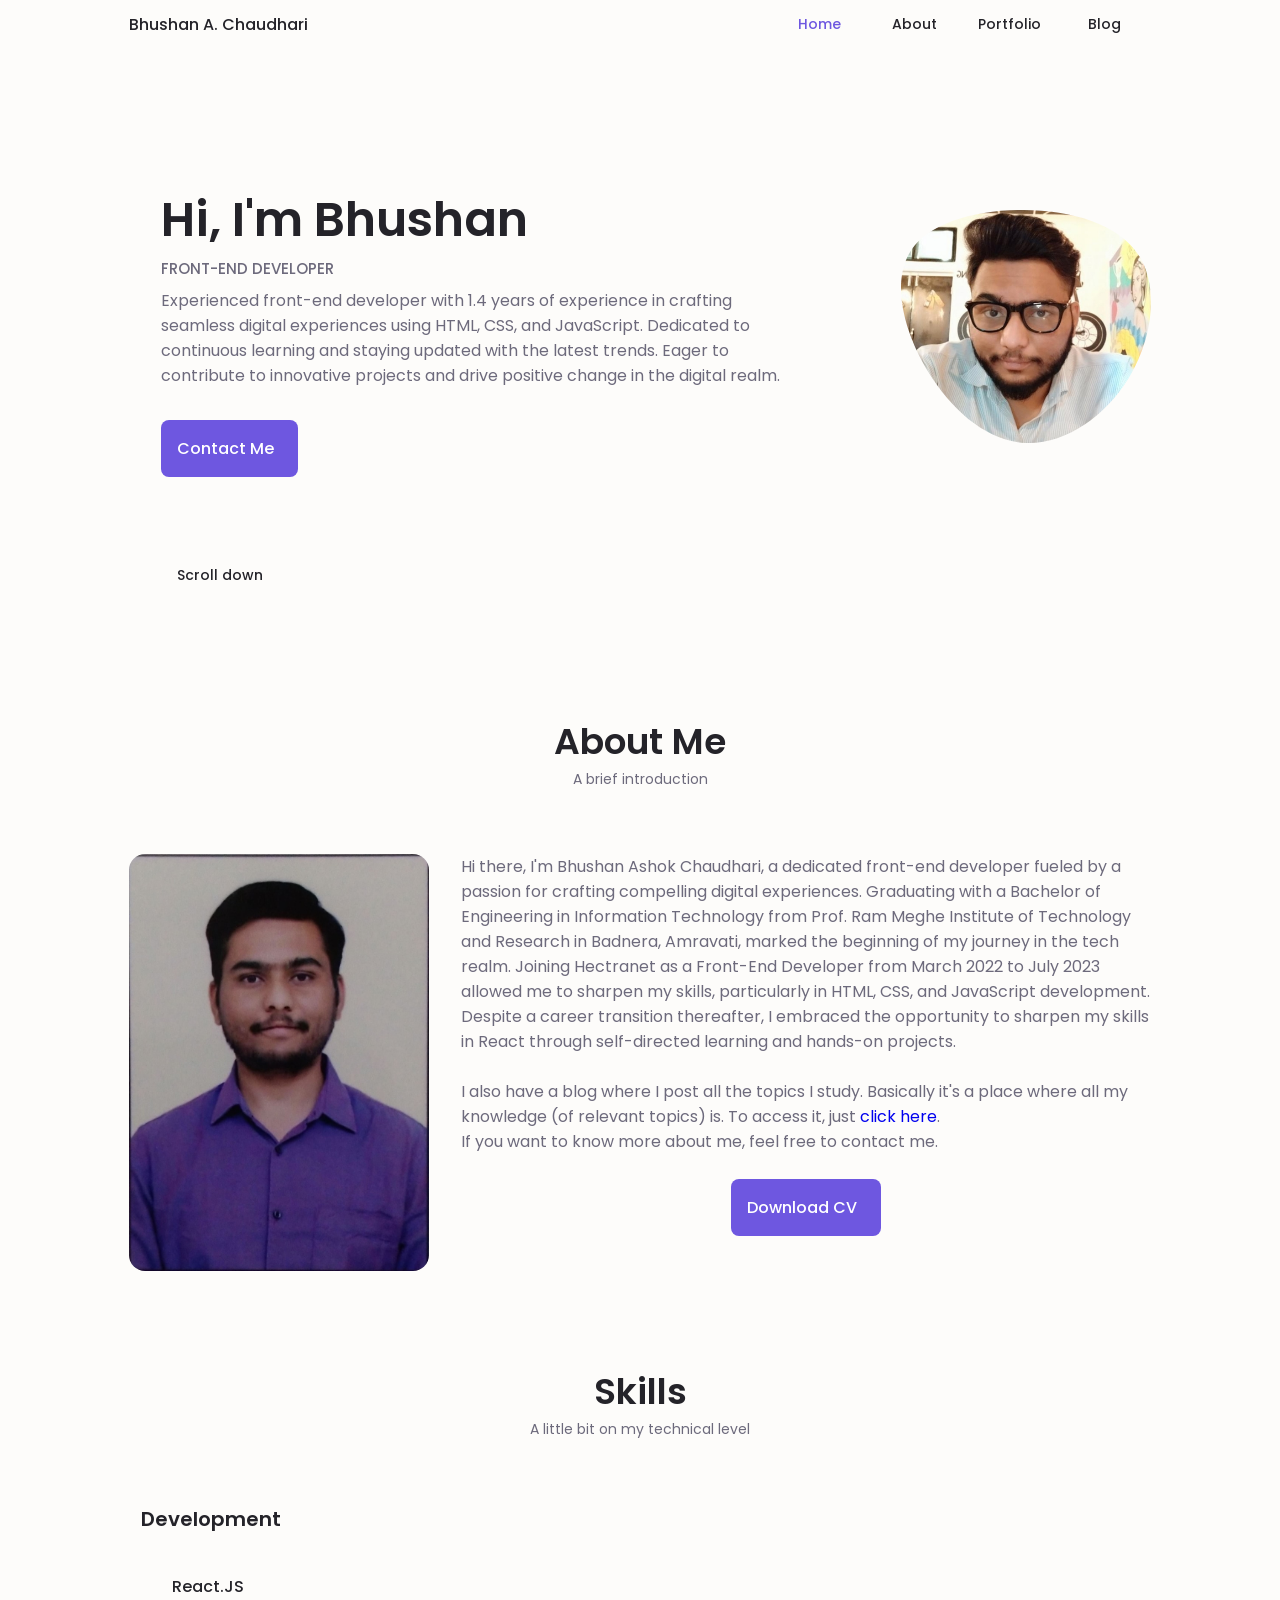
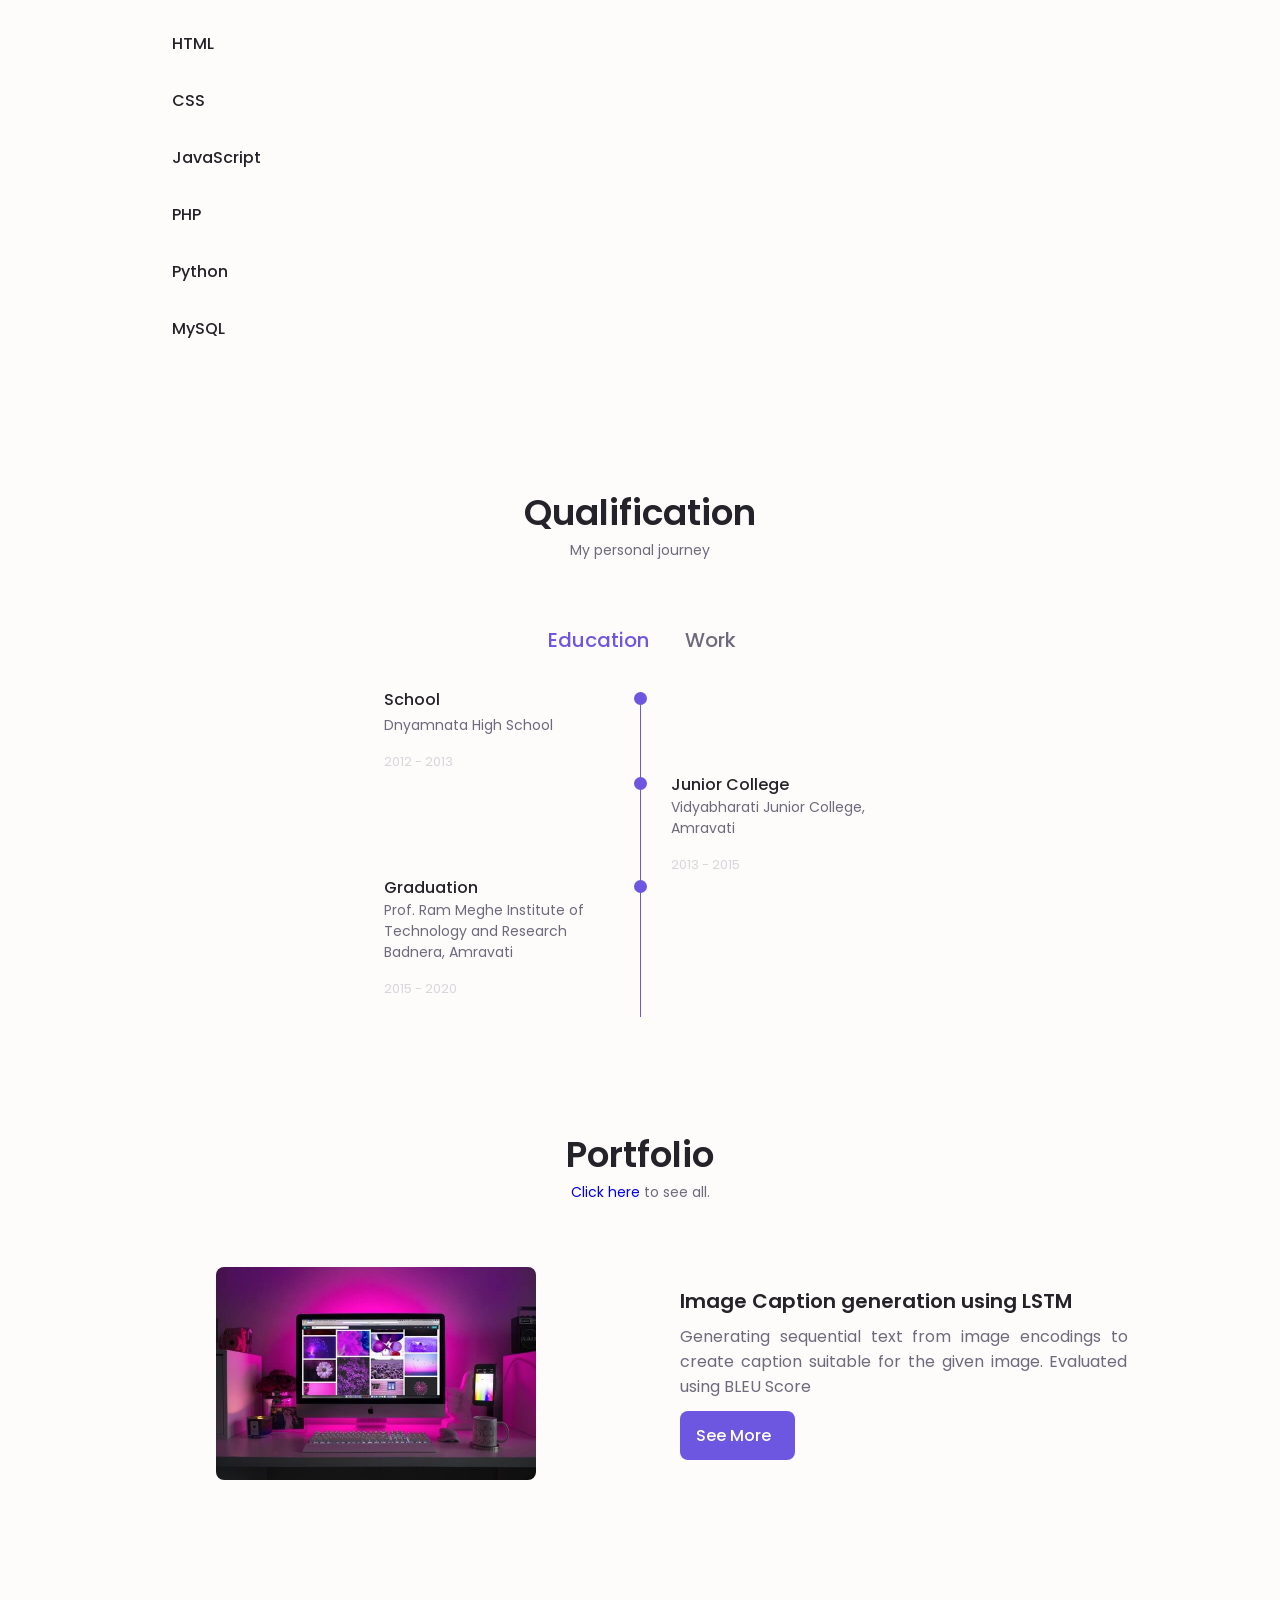
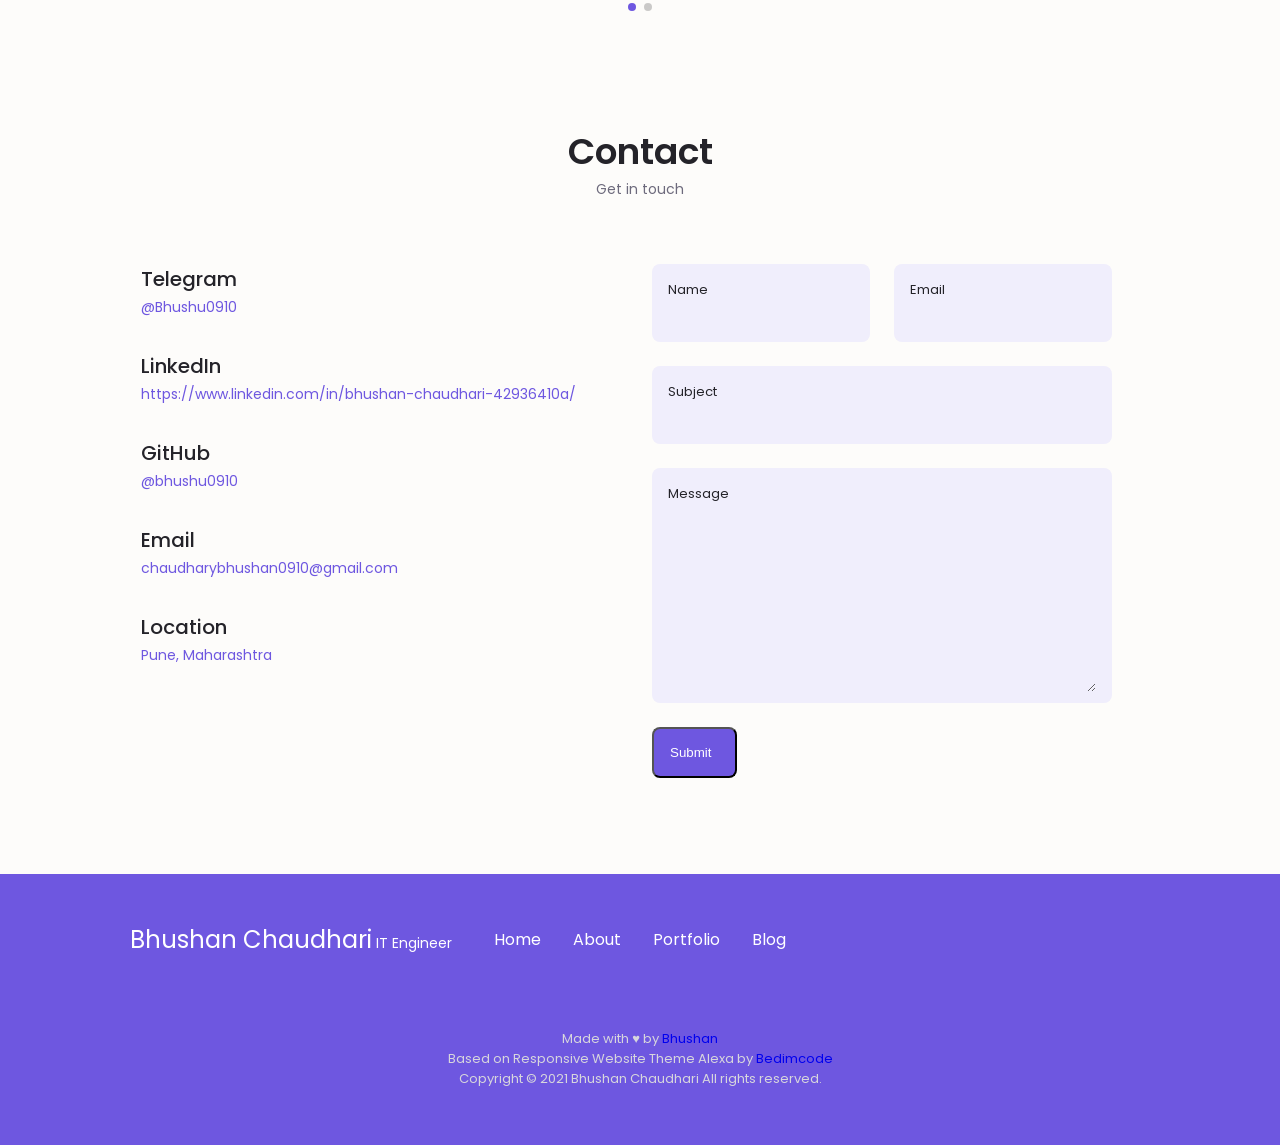
==== commit 900b616e: "index.html" ====
--- a/index.html
+++ b/index.html
@@ -104,9 +104,8 @@
                                 
                                 <div class="inner_heading">
                                     <span>
-                                        Software Engineer <br/>
                                         Front-End Developer <br/>
-                                        Web Developer <br/>
+                                        React Developer <br/>
                                     </span>
                                 </div>
 
